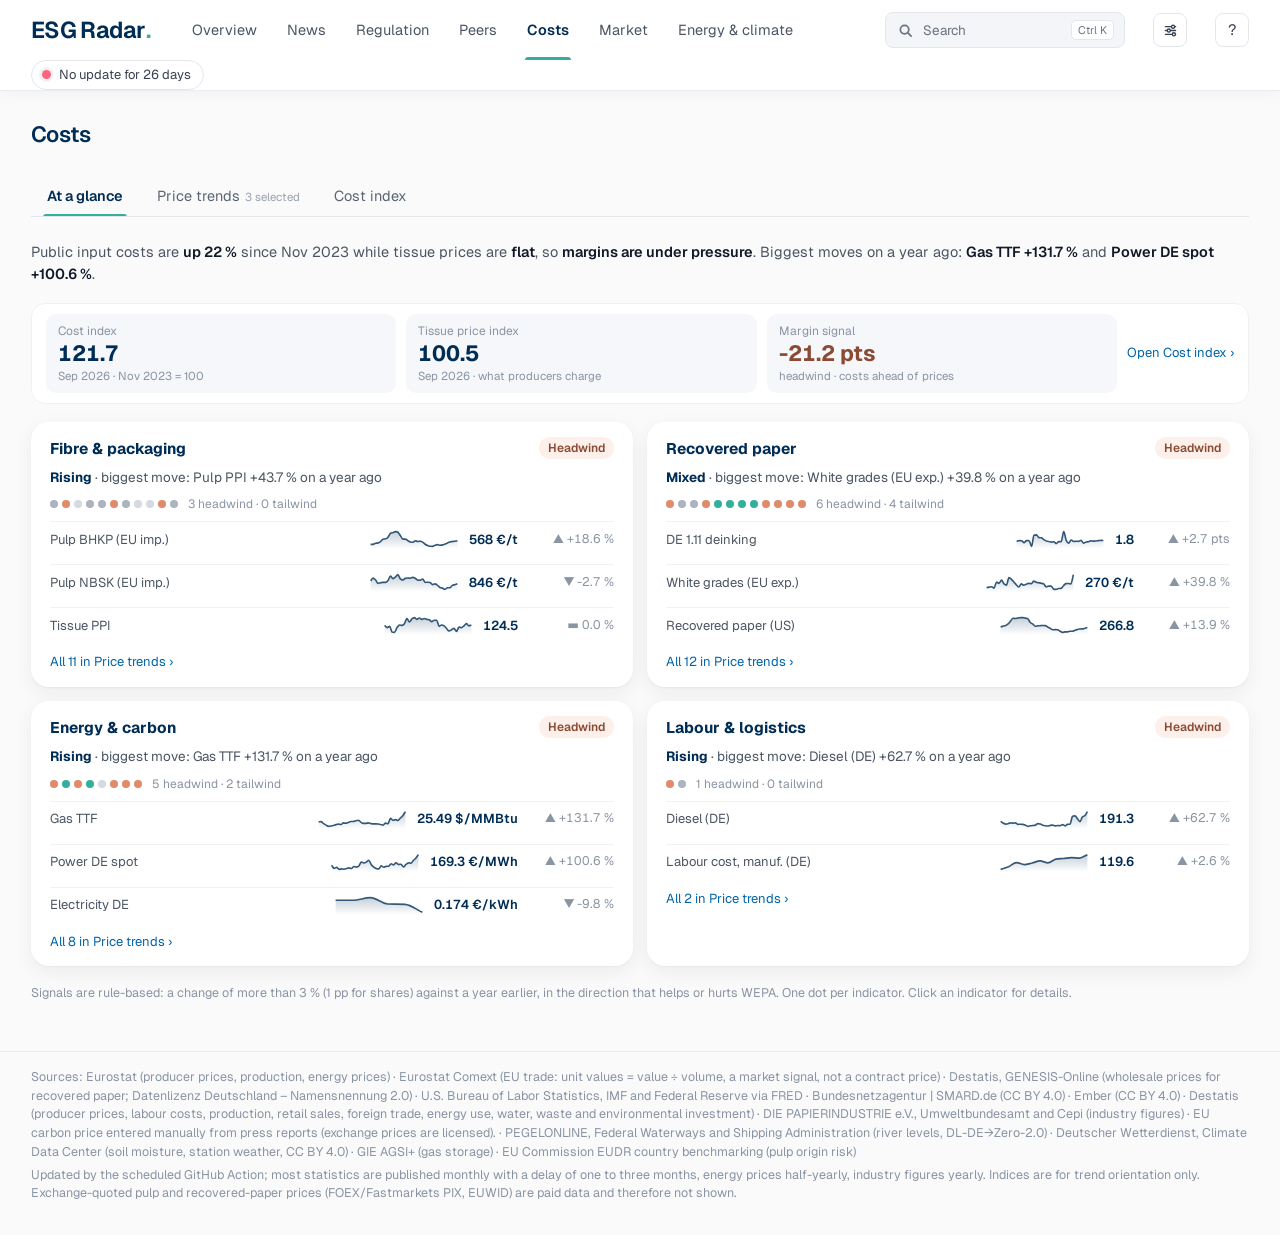
==== costs.html @ 9d5ca105 "Add files via upload" ====
<!doctype html>
<html lang="en">
<head>
<meta charset="utf-8">
<script src="assets/theme.js?v=20261110a"></script>
<script src="assets/look.js?v=20261110a"></script>
<meta name="viewport" content="width=device-width, initial-scale=1">
<title>Costs – ESG Radar</title>
<link rel="icon" id="favicon" href="data:image/svg+xml,%3Csvg xmlns=%22http://www.w3.org/2000/svg%22 viewBox=%220 0 64 64%22%3E%3Crect width=%2264%22 height=%2264%22 rx=%2214%22 fill=%22%23002d55%22/%3E%3Cg fill=%22none%22 stroke-linecap=%22round%22 stroke-width=%226%22%3E%3Cpath d=%22M13 39a12 12 0 0 1 12 12%22 stroke=%22%2333b09c%22/%3E%3Cpath d=%22M13 26a25 25 0 0 1 25 25%22 stroke=%22%2396d2dc%22/%3E%3Cpath d=%22M13 13a38 38 0 0 1 38 38%22 stroke=%22%23fff%22/%3E%3C/g%3E%3Ccircle cx=%2213%22 cy=%2251%22 r=%224.5%22 fill=%22%23fff%22/%3E%3C/svg%3E">
<link rel="preconnect" href="https://fonts.googleapis.com">
<link rel="preconnect" href="https://fonts.gstatic.com" crossorigin>
<link rel="stylesheet" href="https://fonts.googleapis.com/css2?family=Geist:wght@400..700&display=swap">
<link rel="stylesheet" href="assets/side.css?v=20261110a">
<link rel="stylesheet" href="assets/market.css?v=20261110a">
<script src="assets/status.js?v=20261110a" defer></script>
<link rel="stylesheet" href="assets/theme.css?v=20261110a">
<script src="assets/colresize.js?v=20261110a" defer></script>
</head>
<body data-mpage="costs">
<header>
  <div class="wrap">
    <a class="brand" href="./">
      <h1>ESG Radar<span class="brand-dot" aria-hidden="true">.</span></h1>
    </a>
    <nav class="nav" aria-label="Pages"><a href="./" data-page="overview">Overview</a><a href="news.html" data-page="radar">News</a><a href="regulation.html" data-page="regulation">Regulation</a><a href="peers.html" data-page="peers">Peers</a><a href="costs.html" aria-current="page" data-page="costs">Costs</a><a href="market.html" data-page="market">Market</a><a href="energy.html" data-page="energy">Energy &amp; climate</a></nav>
    <span class="meta" id="meta">Loading…</span>
  </div>
</header>
<main class="wrap layout no-side">
  <div class="content">
    <div class="intro">
      <h2 id="title">Costs</h2>
    </div>
    <div class="ptabs" role="tablist" id="tabs" aria-label="Costs sections"></div>
    <div class="fbar" id="mbar" hidden></div>
    <div class="tabp" id="tab-cmp" role="tabpanel">
    <section class="panel cmp" aria-labelledby="cmp-title">
      <div class="cmp-head">
        <h3 id="cmp-title">Trends</h3>
        <span class="hint" id="cmp-hint">Index · first month of the period = 100</span>
        <span class="gran" id="gran" role="group" aria-label="Time axis"></span>
        <div class="legend" id="legend"></div>
      </div>
      <div class="chart" id="chart"></div>
      <button class="table-toggle" id="tbl-btn" type="button" aria-expanded="false">Show as table</button>
      <div class="dtable" id="dtable" hidden></div>
    </section>
    <div id="cmp-tiles" style="display:flex;flex-direction:column;gap:22px"></div>
    </div>
    <div class="tabp" id="groups" role="tabpanel" hidden></div>
  </div>
</main>
<footer><div class="wrap">
  <p>Sources: Eurostat (producer prices, production, energy prices) · Eurostat Comext (EU trade: unit values = value ÷ volume, a market signal, not a contract price) · Destatis, GENESIS-Online (wholesale prices for recovered paper; Datenlizenz Deutschland – Namensnennung 2.0) · U.S. Bureau of Labor Statistics, IMF and Federal Reserve via FRED · Bundesnetzagentur | SMARD.de (CC BY 4.0) · Ember (CC BY 4.0) · Destatis (producer prices, labour costs, production, retail sales, foreign trade, energy use, water, waste and environmental investment) · DIE PAPIERINDUSTRIE e.V., Umweltbundesamt and Cepi (industry figures) · EU carbon price entered manually from press reports (exchange prices are licensed). · PEGELONLINE, Federal Waterways and Shipping Administration (river levels, DL-DE→Zero-2.0) · Deutscher Wetterdienst, Climate Data Center (soil moisture, station weather, CC BY 4.0) · GIE AGSI+ (gas storage) · EU Commission EUDR country benchmarking (pulp origin risk)</p>
  <p>Updated by the scheduled GitHub Action; most statistics are published monthly with a delay of one to three months, energy prices half-yearly, industry figures yearly. Indices are for trend orientation only. Exchange-quoted pulp and recovered-paper prices (FOEX/Fastmarkets PIX, EUWID) are paid data and therefore not shown.</p>
</div></footer>

<dialog class="gdlg" id="gdlg" aria-labelledby="gd-title">
  <div class="gd-head"><div><h3 id="gd-title"></h3><p id="gd-sub"></p></div><button type="button" class="gd-x" id="gd-x" aria-label="Close">×</button></div>
  <div class="gd-body" id="gd-body"></div>
</dialog>
<script src="assets/side.js?v=20261110a"></script>
<script src="assets/carbon.js?v=20261110a"></script>
<script src="assets/filters.js?v=20261110a"></script>
<script src="assets/market.js?v=20261110a"></script>
<script src="assets/search.js?v=20261110a" defer></script>
<script src="assets/guide.js?v=20261110a" defer></script>
</body>
</html>
---- assets/side.css ----
/* Shared page shell for Peers and Market: header nav, sidebar layout (same look as the Radar page) */
main.wrap.layout, main.layout { display: grid; grid-template-columns: 260px minmax(0, 1fr); gap: 28px; align-items: start; }
.content { display: flex; flex-direction: column; gap: 24px; min-width: 0; }
.side { position: sticky; top: 16px; display: flex; flex-direction: column; gap: 4px; }
.side-toggle { display: none; }
.side-body { display: flex; flex-direction: column; gap: 22px; }
.side-group .cap { margin: 0 0 6px 10px; }
.sitem { width: 100%; display: flex; align-items: center; gap: 9px; padding: 7px 10px; border: 0; border-radius: 8px; background: none; font: inherit; font-size: 14px; color: var(--d-374151-text, #374151); cursor: pointer; text-align: left; }
.sitem:hover { background: var(--d-f0f2f5-bg, #f0f2f5); }
.sitem svg { flex: none; color: var(--d-6b7280-text, #6b7280); }
.sitem .lbl { flex: 1; min-width: 0; }
.sitem .count { font-size: 12px; color: var(--d-9aa2ae-text, #9aa2ae); }
.sitem[aria-pressed="true"] { background: var(--d-e8edf3-bg, #e8edf3); color: var(--d-002d55-text, #002d55); font-weight: 600; }
.sitem[aria-pressed="true"] svg { color: var(--d-002d55-text, #002d55); }
.sitem:disabled { opacity: .45; cursor: default; background: none; }
.sitem:disabled:hover { background: none; }
/* multi-select lists: count + Select all / Deselect all on top */
.ms-bar { display: flex; align-items: center; justify-content: space-between; gap: 8px; margin: 0 0 6px; padding: 2px 8px 6px; border-bottom: 1px solid var(--d-f0f1f4-border, #f0f1f4); font-size: 11.5px; color: var(--d-9aa2ae-text, #9aa2ae); }
.ms-acts { display: flex; gap: 10px; }
.ms-bar button { border: 0; background: none; padding: 0; font: inherit; font-size: 12px; font-weight: 600; color: var(--d-0064aa-text, #0064aa); cursor: pointer; white-space: nowrap; }
.ms-bar button:hover:not(:disabled) { text-decoration: underline; }
.ms-bar button:disabled { color: var(--d-b4bac4-text, #b4bac4); cursor: default; }
@media (max-width: 960px) {
  main.wrap.layout, main.layout { grid-template-columns: minmax(0, 1fr); gap: 20px; }
  .side { position: static; }
  .side-toggle { display: flex; align-items: center; justify-content: space-between; gap: 10px; width: 100%; height: 40px; padding: 0 14px; border: 1px solid var(--d-e5e7eb-border, #e5e7eb); border-radius: 10px; background: var(--d-fff-bg, #fff); font: inherit; font-size: 14px; font-weight: 600; color: var(--d-002d55-text, #002d55); cursor: pointer; }
  .side-toggle span { font-weight: 400; color: var(--d-8a94a3-text, #8a94a3); font-size: 13px; }
  .side-body { display: none; margin-top: 8px; background: var(--d-fff-bg, #fff); border: 1px solid var(--d-ebedf1-border, #ebedf1); border-radius: 12px; padding: 12px 6px; }
  .side.open .side-body { display: flex; }
}
---- assets/market.css ----
/* Market + Costs pages (shared) */
:root {
  --blue-900: var(--d-002d55-text, #002d55);
  --blue-700: var(--d-0f4c9c-text, #0f4c9c);
  --blue-500: #1f6fd1;
  --blue-100: var(--d-e6eef9-bg, #e6eef9);
  --blue-50:  var(--d-f3f7fc-bg, #f3f7fc);
  --wepa: var(--d-002d55-text, #002d55);
  --red: #FF667E;
  --red-text: var(--d-c42840-text, #c42840);
  --green: #66C3B4;
  --green-ink: var(--d-0d3d35-text, #0d3d35);
  --green-50: var(--d-e4f4f1-bg, #e4f4f1);
  --green-text: var(--d-1d6b5e-text, #1d6b5e);
  --ink: var(--d-111827-text, #111827);
  --ink-2: var(--d-4b5563-text, #4b5563);
  --ink-3: var(--d-8a94a3-text, #8a94a3);
  --line: var(--d-ebedf1-border, #ebedf1);
  --line-2: var(--d-f0f1f4-border, #f0f1f4);
  --bg: var(--d-fafafb-page, #fafafb);
  --font: "Geist", Aptos, "Segoe UI", system-ui, -apple-system, sans-serif;
}
* { box-sizing: border-box; }
html, body { margin: 0; background: var(--bg); color: var(--ink); font-family: var(--font); font-size: 15px; line-height: 1.5; -webkit-font-smoothing: antialiased; }
a { color: var(--blue-700); }
button { font: inherit; }
.wrap { max-width: 1760px; margin: 0 auto; padding: 0 clamp(16px, 3vw, 48px); }
.num { font-variant-numeric: tabular-nums; }

header { background: #fff; border-bottom: 1px solid var(--line); }
header .wrap { display: flex; flex-wrap: wrap; align-items: center; gap: 8px 28px; padding-top: 16px; padding-bottom: 16px; }
.brand { display: flex; align-items: center; gap: 12px; text-decoration: none; }
.brand svg { width: 34px; height: 34px; flex: none; filter: drop-shadow(0 2px 4px rgba(0, 45, 85, .14)); }
.brand h1 { margin: 0; font-size: 18px; font-weight: 600; color: var(--blue-900); letter-spacing: -.01em; }
.nav { display: flex; gap: 4px; }
.nav a { font-size: 14px; color: var(--ink-2); text-decoration: none; padding: 6px 12px; border-radius: 8px; }
.nav a:hover { background: var(--d-f3f4f6-bg, #f3f4f6); }
.nav a[aria-current="page"] { color: var(--blue-900); font-weight: 600; background: var(--d-eceef1-bg, #eceef1); }
.meta { margin-left: auto; font-size: 13px; color: var(--ink-3); }

main.wrap { padding-top: 28px; padding-bottom: 48px; display: flex; flex-direction: column; gap: 24px; }
.intro h2 { margin: 0; font-size: 22px; font-weight: 600; color: var(--blue-900); letter-spacing: -.01em; }
.intro p { margin: 4px 0 0; font-size: 13.5px; color: var(--ink-2); }
.cap { margin: 0; font-size: 12px; font-weight: 600; letter-spacing: .06em; text-transform: uppercase; color: var(--d-6b7280-text, #6b7280); }
.intro { display: flex; flex-wrap: wrap; align-items: baseline; gap: 4px 16px; }
.intro p { flex-basis: 100%; }
.panel { background: var(--d-fff-bg, #fff); border: 1px solid var(--line); border-radius: 12px; }

/* Compare chart */
.cmp { padding: 18px 20px 14px; }
.cmp-head { display: flex; flex-wrap: wrap; align-items: center; gap: 8px 16px; margin-bottom: 6px; }
.cmp-head h3 { margin: 0; font-size: 15px; font-weight: 600; color: var(--blue-900); }
.cmp-head .hint { font-size: 12.5px; color: var(--ink-3); }
.gran { display: inline-flex; background: var(--d-eef1f4-bg, #eef1f4); border-radius: 8px; padding: 2px; margin-left: auto; }
.gran button { border: 0; background: none; font: inherit; font-size: 12.5px; color: var(--d-4b5563-text, #4b5563); padding: 3px 10px; border-radius: 6px; cursor: pointer; }
.gran button[aria-pressed="true"] { background: var(--d-fff-bg, #fff); color: var(--blue-900); font-weight: 600; box-shadow: 0 1px 2px rgba(0,0,0,.06); }
.gran button small { color: var(--d-9aa2ae-text, #9aa2ae); font-weight: 400; margin-left: 3px; }
.legend { display: flex; flex-wrap: wrap; gap: 6px 14px; margin-left: auto; }
.lg { display: inline-flex; align-items: center; gap: 6px; font-size: 12.5px; color: var(--ink-2); border: 0; background: none; padding: 2px 0; cursor: pointer; }
.lg i { width: 14px; height: 3px; border-radius: 2px; display: inline-block; }
.lg .x { color: var(--ink-3); font-size: 13px; }
.lg:hover .x { color: var(--ink); }
.lg.off { color: var(--ink-3); } .lg.off i { opacity: .35; }
.chart { position: relative; }
.chart svg { display: block; width: 100%; height: 300px; overflow: visible; }
.chart .grid line { stroke: var(--d-eef0f3-border, #eef0f3); }
.chart .base line { stroke: var(--d-c9ced6-border, #c9ced6); stroke-dasharray: 3 3; }
.chart text { font-size: 11.5px; fill: var(--d-8a94a3-text, #8a94a3); font-family: var(--font); }
.chart .end { font-size: 12px; font-weight: 600; fill: var(--d-374151-text, #374151); }
.chart .yband { fill: var(--d-f3f6f9-bg, #f3f6f9); }
.chart .ysep { stroke: var(--d-dfe4ea-border, #dfe4ea); stroke-width: 1.2; }
.chart text.yl { font-size: 12.5px; font-weight: 700; fill: var(--blue-900, #002d55); }
:root[data-theme="dark"] .chart .yband { fill: rgba(255, 255, 255, .035); } :root[data-theme="dark"] .chart .ysep { stroke: rgba(255, 255, 255, .12); } :root[data-theme="dark"] .chart text.yl { fill: #cfe3f5; }
@media (prefers-color-scheme: dark) { :root:not([data-theme="light"]) .chart .yband { fill: rgba(255, 255, 255, .035); } :root:not([data-theme="light"]) .chart .ysep { stroke: rgba(255, 255, 255, .12); } :root:not([data-theme="light"]) .chart text.yl { fill: #cfe3f5; } }
.chart .line { fill: none; stroke-width: 2; stroke-linejoin: round; stroke-linecap: round; }
.chart .xh { stroke: var(--d-9aa2ae-text, #9aa2ae); stroke-width: 1; }
.tip { position: absolute; pointer-events: none; background: var(--d-fff-bg, #fff); border: 1px solid var(--line); border-radius: 10px; box-shadow: 0 8px 24px rgba(0, 20, 50, .12); padding: 8px 10px; font-size: 12.5px; min-width: 170px; z-index: 3; }
.tip b { display: block; font-size: 12px; color: var(--ink-3); font-weight: 600; margin-bottom: 4px; }
.tip div { display: flex; align-items: center; gap: 6px; justify-content: space-between; }
.tip span { display: inline-flex; align-items: center; gap: 6px; color: var(--ink-2); }
.tip i { width: 10px; height: 3px; border-radius: 2px; }
.tip em { font-style: normal; font-weight: 600; font-variant-numeric: tabular-nums; }
.empty { padding: 36px 20px; text-align: center; color: var(--ink-3); font-size: 13.5px; }
.table-toggle { border: 0; background: none; color: var(--blue-700); font-size: 12.5px; cursor: pointer; padding: 0; }
.dtable { overflow-x: auto; margin-top: 10px; }
.dtable table { border-collapse: collapse; font-size: 12.5px; font-variant-numeric: tabular-nums; }
.dtable th, .dtable td { padding: 4px 10px; border-bottom: 1px solid var(--line-2); text-align: right; white-space: nowrap; }
.dtable th:first-child, .dtable td:first-child { text-align: left; }

.gt { padding: 12px 16px 6px; margin-bottom: 14px; }
.gt-head { font-size: 12.5px; color: var(--ink-3); margin-bottom: 2px; }
.gtt { width: 100%; }
.gtt tbody tr { cursor: pointer; }
.gtt tbody tr:hover td { background: var(--d-f7f9fb-bg, #f7f9fb); }
.gtt tr.ref td { color: var(--ink-3); font-style: italic; }
.gtt tr.sel td { background: color-mix(in srgb, var(--sel) 7%, transparent); }
.gtt tr.sel td:first-child { font-weight: 600; }
.gtt td:first-child { min-width: 120px; }
.gbar { display: flex; align-items: center; gap: 10px; min-width: 230px; }
.gbar b { min-width: 34px; font-weight: 600; text-align: right; }
.gbar i { display: block; height: 10px; border-radius: 0 4px 4px 0; background: #6b8aa8; }
.gtt tr.ref .gbar i { background: #c4c9d2; }
.gsp { width: 110px; height: 24px; display: block; }
/* Side panel: period slicer + indicator checklist */
.ps { position: relative; padding: 0 2px 2px; }
.ps-dd { width: 100%; display: flex; align-items: center; justify-content: space-between; gap: 8px; min-height: 36px; padding: 6px 12px; border: 1px solid var(--d-e1e5eb-border, #e1e5eb); border-radius: 10px; background: var(--d-fff-bg, #fff); font: inherit; font-size: 13px; color: var(--ink); cursor: pointer; text-align: left; }
.ps-dd:hover { border-color: var(--d-c9d0d9-border, #c9d0d9); }
.chev { width: 8px; height: 8px; border-right: 1.6px solid #8a94a3; border-bottom: 1.6px solid #8a94a3; transform: rotate(45deg) translateY(-2px); flex: none; }
.chev.up { transform: rotate(225deg) translateY(-2px); }
.ps-tree { margin-top: 6px; border: 1px solid var(--d-e9ecf1-border, #e9ecf1); border-radius: 12px; padding: 6px; background: var(--d-fff-bg, #fff); max-height: 420px; overflow-y: auto; }
.ps-row { display: flex; align-items: center; gap: 2px; }
.ps-tw { width: 22px; height: 26px; border: 0; background: none; color: var(--d-8a94a3-text, #8a94a3); cursor: pointer; font-size: 11px; flex: none; }
.ps-year { flex: 1; display: flex; align-items: center; gap: 8px; border: 0; background: none; padding: 5px 6px; border-radius: 7px; font: inherit; font-size: 13px; color: var(--ink-2); cursor: pointer; text-align: left; }
.ps-year:hover, .ind:hover:not(:disabled) { background: var(--d-f5f7f9-bg, #f5f7f9); }
.ps-year b { font-weight: 600; color: var(--ink); }
.ps-year small { margin-left: auto; font-size: 11.5px; color: var(--d-9aa2ae-text, #9aa2ae); }
.cbx { width: 15px; height: 15px; border-radius: 4px; border: 1.5px solid var(--d-c4ccd6-border, #c4ccd6); flex: none; display: grid; place-items: center; font-size: 10px; line-height: 1; color: #fff; box-sizing: border-box; }
.cbx.on, .cbx.part { border: 0; background: #0064aa; }
.cbx.part::after { content: ""; width: 7px; height: 2px; background: var(--d-fff-bg, #fff); border-radius: 1px; }
.ps-months { display: grid; grid-template-columns: repeat(4, 1fr); gap: 4px; padding: 2px 4px 8px 30px; }
.ps-m { border: 0; border-radius: 6px; padding: 4px 0; font: inherit; font-size: 11.5px; background: var(--d-f0f3f6-bg, #f0f3f6); color: var(--d-4b5563-text, #4b5563); cursor: pointer; }
.ps-m.on { background: #0064aa; color: #fff; }
.ps-m:disabled { opacity: .4; cursor: default; }
.ps-qs { display: flex; flex-wrap: wrap; gap: 6px; padding: 8px 4px 2px; border-top: 1px solid var(--d-f0f2f5-border, #f0f2f5); margin-top: 4px; }
.ps-qs button { border: 1px solid var(--d-cfe3f1-border, #cfe3f1); background: var(--d-fff-bg, #fff); color: var(--d-0064aa-text, #0064aa); border-radius: 12px; padding: 1px 9px; font: inherit; font-size: 11.5px; cursor: pointer; }
.ps-qs button:hover { background: var(--d-eef5fb-bg, #eef5fb); }
.ps-empty { margin: 4px 8px; font-size: 12.5px; color: var(--ink-3); }
.ind-list { display: flex; flex-direction: column; gap: 1px; padding: 0 2px; }
.ind-grp { margin: 8px 8px 2px; font-size: 10.5px; font-weight: 600; letter-spacing: .06em; text-transform: uppercase; color: var(--d-9aa2ae-text, #9aa2ae); }
.ind-grp:first-child { margin-top: 0; }
div.ind-grp { display: flex; align-items: baseline; justify-content: space-between; gap: 8px; }
.ind-all { border: 0; background: none; padding: 0; font: inherit; font-size: 11px; font-weight: 600; letter-spacing: 0; text-transform: none; color: var(--d-0064aa-text, #0064aa); cursor: pointer; }
.ind-all:hover { text-decoration: underline; }
/* small multiples (more than 6 indicators) */
.sm-grid { display: grid; grid-template-columns: repeat(auto-fill, minmax(min(100%, 230px), 1fr)); gap: 12px; }
.sm { border: 1px solid var(--line); border-radius: 10px; padding: 8px 10px 6px; background: var(--d-fff-bg, #fff); display: flex; flex-direction: column; gap: 2px; min-width: 0; position: relative; }
.sm-h { display: flex; align-items: baseline; gap: 6px; min-width: 0; }
.sm-h button.t { border: 0; background: none; padding: 0; font: inherit; font-size: 12.5px; font-weight: 600; color: var(--blue-900); cursor: pointer; text-align: left; white-space: nowrap; overflow: hidden; text-overflow: ellipsis; flex: 1; min-width: 0; }
.sm-h button.t:hover { text-decoration: underline; }
.sm-h .x { border: 0; background: none; color: var(--d-9aa2ae-text, #9aa2ae); cursor: pointer; font-size: 14px; padding: 0 2px; }
.sm-v { font-size: 11.5px; color: var(--d-6b7280-text, #6b7280); font-variant-numeric: tabular-nums; }
.sm-v b { color: var(--d-111827-text, #111827); font-size: 13px; }
.chart .sm svg { display: block; width: 100%; height: 86px; overflow: visible; }
.sm svg text { font-size: 10px; fill: var(--d-9aa2ae-text, #9aa2ae); font-family: var(--font); }
.sm-tip { position: absolute; pointer-events: none; background: var(--d-002d55-bg, #002d55); color: #fff; font-size: 11.5px; border-radius: 6px; padding: 3px 7px; white-space: nowrap; transform: translate(-50%, -100%); }
.sm-note { margin: 0 0 8px; font-size: 12.5px; color: var(--d-6b7280-text, #6b7280); }
.ind { display: flex; align-items: center; gap: 9px; border: 0; background: none; padding: 5px 8px; border-radius: 7px; font: inherit; font-size: 13px; color: var(--d-374151-text, #374151); cursor: pointer; text-align: left; }
.ind:disabled { opacity: .45; cursor: default; }
.ind-note { margin: 6px 8px 2px; font-size: 11.5px; color: var(--d-9aa2ae-text, #9aa2ae); }
.cc-panel { padding: 16px 18px; margin-bottom: 14px; scroll-margin-top: 16px; }
.cc-head { display: flex; flex-wrap: wrap; align-items: baseline; gap: 4px 12px; margin-bottom: 10px; }
.cc-head h4 { margin: 0; font-size: 15px; color: var(--blue-900); }
.cc-head span { font-size: 12.5px; color: var(--ink-3); }
/* Tiles */
.group h3 { margin: 0 0 10px; }
.group h3.cap:not(:first-child) { margin-top: 20px; }
/* Grid history pop-up */
dialog.gdlg { width: min(900px, calc(100vw - 32px)); max-height: calc(100vh - 48px); border: 0; border-radius: 16px; padding: 0; box-shadow: 0 24px 64px rgba(0, 20, 50, .25); color: var(--ink); }
dialog.gdlg::backdrop { background: rgba(0, 20, 45, .35); }
.gd-head { display: flex; justify-content: space-between; align-items: flex-start; gap: 12px; padding: 20px 24px 10px; }
.gd-head h3 { margin: 0; font-size: 20px; color: var(--blue-900); }
.gd-head p { margin: 2px 0 0; font-size: 13px; color: var(--ink-3); }
.gd-x { border: 0; background: var(--d-f0f2f5-bg, #f0f2f5); width: 32px; height: 32px; border-radius: 8px; font-size: 18px; cursor: pointer; color: var(--d-4b5563-text, #4b5563); flex: none; }
.gd-body { padding: 4px 24px 22px; display: flex; flex-direction: column; gap: 14px; }
.gd-kpis { display: grid; grid-template-columns: repeat(auto-fit, minmax(150px, 1fr)); gap: 10px; }
.gd-kpis div { background: var(--d-f5f8fb-bg, #f5f8fb); border-radius: 10px; padding: 9px 12px; font-size: 12px; color: var(--d-6b7280-text, #6b7280); }
.gd-kpis b { display: block; font-size: 19px; color: var(--blue-900); font-variant-numeric: tabular-nums; }
.gd-lg { display: flex; flex-wrap: wrap; gap: 6px 16px; font-size: 12.5px; color: var(--d-4b5563-text, #4b5563); }
.gd-lg span { display: inline-flex; align-items: center; gap: 6px; }
.gd-lg i { width: 16px; height: 3px; border-radius: 2px; display: inline-block; }
.gd-chart { position: relative; }
.ind-chart { margin: 6px 0 4px; }
.ind-lg { margin: 2px 0 4px; justify-content: flex-start; } .ind-lg .lg { cursor: default; }
.gd-chart svg { width: 100%; height: auto; display: block; }
.gd-tip { position: absolute; pointer-events: none; background: var(--d-002d55-bg, #002d55); color: #fff; font-size: 12px; border-radius: 7px; padding: 5px 8px; white-space: nowrap; transform: translate(-50%, -110%); }
.gd-about { display: grid; grid-template-columns: repeat(3, minmax(0, 1fr)); border-top: 1px solid var(--d-f0f1f4-border, #f0f1f4); padding-top: 12px; }
.gd-about > div { padding: 0 16px; border-left: 1px solid var(--d-f0f1f4-border, #f0f1f4); }
.gd-about > div:first-child { padding-left: 0; border-left: 0; }
.gd-about b { display: flex; align-items: center; gap: 6px; font-size: 10.5px; font-weight: 700; letter-spacing: .07em; text-transform: uppercase; color: var(--d-6b7280-text, #6b7280); margin-bottom: 4px; }
.gd-about b svg { width: 14px; height: 14px; flex: none; }
.gd-about > .ab1 b { color: var(--d-1d7f6c-text, #1d7f6c); }
.gd-about p { margin: 0; font-size: 13px; line-height: 1.5; color: var(--d-374151-text, #374151); }
@media (max-width: 760px) { .gd-about { grid-template-columns: 1fr; gap: 10px; } .gd-about > div { padding: 0; border-left: 0; } }
.gd-warn { margin: 0; font-size: 12.5px; color: var(--d-8a5a00-text, #8a5a00); background: var(--d-fff6e0-bg, #fff6e0); border-radius: 8px; padding: 6px 10px; }
.tile { cursor: pointer; }
.tile .pin { cursor: pointer; font: inherit; }
.ind-sec { padding: 16px 18px; display: flex; flex-direction: column; gap: 14px; }
.ind-h { display: flex; flex-wrap: wrap; align-items: baseline; gap: 4px 14px; }
.ind-h h3 { margin: 0; font-size: 16px; color: var(--blue-900); }
.ind-h span { font-size: 12.5px; color: var(--ink-3); }
.gd-kpis small { display: block; font-size: 11.5px; color: var(--d-6b7280-text, #6b7280); margin-top: 1px; }
.ind-k { grid-template-columns: repeat(auto-fill, minmax(170px, 1fr)) !important; }
.ind-t tr.us td { background: var(--d-f1faf7-bg, #f1faf7); font-weight: 600; color: var(--blue-900); }
.ind-t td.chg { color: var(--ink-2); font-variant-numeric: tabular-nums; }
.ind-note, .ind-src { margin: 0; font-size: 12.5px; color: var(--d-6b7280-text, #6b7280); }
.cost-t td:nth-child(n+3), .cost-t th:nth-child(n+3) { text-align: right; }
.w-in { width: 64px; font: inherit; font-size: 13px; padding: 3px 6px; border: 1px solid var(--d-d5dbe3-border, #d5dbe3); border-radius: 6px; text-align: right; }
button.link { border: 0; background: none; padding: 0; font: inherit; color: var(--d-0064aa-text, #0064aa); cursor: pointer; text-decoration: underline; text-underline-offset: 2px; }
.gd-yr { width: 100%; border-collapse: collapse; font-size: 13px; font-variant-numeric: tabular-nums; }
.gd-yr th, .gd-yr td { padding: 6px 10px; border-bottom: 1px solid var(--line-2); text-align: right; }
.gd-yr th:first-child, .gd-yr td:first-child { text-align: left; }
.gd-yr th { font-size: 11px; font-weight: 600; letter-spacing: .04em; text-transform: uppercase; color: var(--d-6b7280-text, #6b7280); }
.gd-foot { display: flex; align-items: center; gap: 12px; flex-wrap: wrap; font-size: 12.5px; color: var(--ink-3); }
.gd-add { margin-left: auto; border: 0; background: #009b82; color: #fff; border-radius: 9px; padding: 8px 14px; font: inherit; font-size: 13.5px; font-weight: 600; cursor: pointer; }
.gd-add.on { background: var(--d-fff-bg, #fff); color: var(--d-00594a-text, #00594a); box-shadow: inset 0 0 0 1px #33b09c; }
.cmp-strip { display: flex; flex-wrap: wrap; align-items: center; gap: 6px 10px; font-size: 13px; color: var(--d-6b7280-text, #6b7280); background: var(--d-fff-bg, #fff); border: 1px solid var(--line); border-radius: 10px; padding: 8px 12px; }
.cs-chip { display: inline-flex; align-items: center; gap: 6px; background: var(--d-f3f5f8-bg, #f3f5f8); border-radius: 6px; padding: 2px 8px; color: var(--d-374151-text, #374151); }
.cs-chip i { width: 8px; height: 8px; border-radius: 50%; display: inline-block; }
.cs-go { margin-left: auto; border: 0; background: none; color: var(--d-0064aa-text, #0064aa); font: inherit; font-size: 13px; font-weight: 600; cursor: pointer; padding: 0; }
.tiles { display: grid; grid-template-columns: repeat(auto-fill, minmax(260px, 1fr)); gap: 14px; }
.tile { position: relative; display: flex; flex-direction: column; gap: 6px; text-align: left; background: var(--d-fff-bg, #fff); border: 1px solid var(--line); border-radius: 12px; padding: 14px 16px 12px; min-height: 178px; cursor: pointer; color: inherit; font: inherit; transition: border-color .15s, box-shadow .15s; }
.tile:hover { border-color: var(--d-d5dae2-border, #d5dae2); box-shadow: 0 4px 14px rgba(0, 20, 50, .06); }
/* selected: soft tint in the line colour instead of an accent bar */
.tile.sel { background: color-mix(in srgb, var(--sel, var(--blue-900)) 6%, var(--d-fff-bg, #fff)); border-color: color-mix(in srgb, var(--sel, var(--blue-900)) 40%, var(--line)); }
.tile.static { cursor: default; }
.tile .lbl { font-size: 13px; color: var(--ink-2); line-height: 1.35; padding-right: 26px; height: calc(3 * 1.35em); overflow: hidden; display: -webkit-box; -webkit-line-clamp: 3; -webkit-box-orient: vertical; } /* fixed 3 lines: values line up across a row */
.tile .pin { position: absolute; top: 12px; right: 12px; width: 20px; height: 20px; border-radius: 6px; border: 1.5px solid var(--d-d0d5dd-border, #d0d5dd); display: grid; place-items: center; font-size: 13px; line-height: 1; color: #fff; }
.tile.sel .pin { background: var(--sel); border-color: var(--sel); }
.tile .val { display: flex; align-items: baseline; gap: 6px; flex-wrap: wrap; }
.tile .val b { font-size: 24px; font-weight: 600; color: var(--blue-900); letter-spacing: -.01em; font-variant-numeric: tabular-nums; }
.tile .val small { font-size: 12.5px; color: var(--ink-3); }
.tile .chg { font-size: 12.5px; color: var(--ink-2); font-variant-numeric: tabular-nums; }
.tile .chg .a { font-size: 10px; margin-right: 2px; }
.tile svg.spark { width: 100%; height: 34px; display: block; margin-top: auto; }
.tile .src { display: flex; gap: 6px; align-items: center; font-size: 11.5px; color: var(--ink-3); border-top: 1px solid var(--line-2); padding-top: 8px; }
.tile .src span { flex: 1; min-width: 0; overflow: hidden; text-overflow: ellipsis; white-space: nowrap; }
.tile .src a { color: var(--ink-3); text-decoration: none; }
.tile .src a:hover { color: var(--blue-700); }
.tile .na { font-size: 13px; color: var(--ink-3); margin: auto 0; }
.tile .warn { font-size: 11.5px; color: var(--d-8a6a00-text, #8a6a00); }
.tile .note { font-size: 12px; color: var(--ink-3); }

/* At a glance */
.gl-sum { padding: 14px 18px; display: flex; gap: 18px; align-items: baseline; }
.gl-sum .cap { flex: none; width: 112px; }
.gl-sum p { margin: 0; font-size: 15px; line-height: 1.55; color: var(--blue-900); }
.gl { overflow: hidden; }
.gl-h { display: flex; justify-content: space-between; align-items: flex-end; gap: 16px; padding: 14px 18px 12px; }
.gl-h h3 { margin: 0; font-size: 15.5px; color: var(--blue-900); }
.gl-h p { margin: 3px 0 0; font-size: 13px; color: var(--ink-2); }
.gl-go { flex: none; border: 0; background: none; padding: 0; font: inherit; font-size: 13px; color: var(--d-0064aa-text, #0064aa); cursor: pointer; white-space: nowrap; }
.gl-go:hover { text-decoration: underline; text-underline-offset: 2px; }
.gl-w { overflow-x: auto; }
.gl-t { width: 100%; border-collapse: collapse; font-size: 13px; table-layout: fixed; min-width: 720px; }
.gl-t th { padding: 7px 12px; background: var(--d-f7f9fb-bg, #f7f9fb); border-top: 1px solid var(--line-2); font-size: 11px; font-weight: 600; letter-spacing: .05em; text-transform: uppercase; color: var(--d-6b7280-text, #6b7280); text-align: left; }
.gl-t td { padding: 10px 12px; border-top: 1px solid var(--line-2); vertical-align: middle; }
.gl-t th:first-child, .gl-t td:first-child { padding-left: 18px; }
.gl-t th:last-child, .gl-t td:last-child { padding-right: 18px; }
.gl-t col.c-v { width: 150px; } .gl-t col.c-c { width: 130px; } .gl-t col.c-s { width: 136px; } .gl-t col.c-g { width: 150px; }
.gl-t th { white-space: nowrap; }
.gl-t tbody tr { cursor: pointer; }
.gl-t tbody tr:hover td { background: var(--d-f7f9fb-bg, #f7f9fb); }
.gl-n b { display: block; font-size: 13.5px; font-weight: 600; color: var(--ink); }
.gl-n span { display: block; font-size: 12.5px; line-height: 1.4; color: var(--ink-2); }
.gl-v b { display: block; font-size: 14px; font-weight: 600; color: var(--blue-900); font-variant-numeric: tabular-nums; }
.gl-v small, .gl-wait { display: block; font-size: 11.5px; color: var(--ink-3); }
.gl-t .num { white-space: nowrap; font-variant-numeric: tabular-nums; color: var(--ink-2); }
.gl-t .gsp { width: 110px; }
.sig { display: inline-block; padding: 2px 9px; border-radius: 999px; font-size: 12px; font-weight: 600; white-space: nowrap; }
.sig.head { background: var(--d-fdf0eb-bg, #fdf0eb); color: var(--d-8a4a33-text, #8a4a33); }
.sig.tail { background: var(--d-e4f4f1-bg, #e4f4f1); color: var(--d-1d6b5e-text, #1d6b5e); }
.sig.flat { background: var(--d-eef1f4-bg, #eef1f4); color: var(--d-4b5563-text, #4b5563); }
.sig.none { padding-left: 0; font-weight: 400; color: var(--ink-3); }
.gl-band { padding: 14px 18px; display: flex; justify-content: space-between; align-items: center; gap: 16px; }
.gl-band h3 { margin: 0; font-size: 15.5px; color: var(--blue-900); }
.gl-band p { margin: 3px 0 0; font-size: 13px; color: var(--ink-2); }
.gl-foot { margin: 0; font-size: 12.5px; color: var(--ink-3); }
/* "For WEPA" line on cards: always three lines high, so cards in a row stay aligned */
.wepa { font-size: 12.5px; line-height: 1.45; color: var(--d-374151-text, #374151); border-top: 1px solid var(--d-f0f1f4-border, #f0f1f4); padding-top: 8px; display: flex; flex-direction: column; gap: 1px; }
.wepa > span { display: -webkit-box; -webkit-line-clamp: 3; -webkit-box-orient: vertical; overflow: hidden; min-height: calc(3 * 1.45em); }
.wepa b, .wepa-l b { display: block; font-size: 10.5px; font-weight: 700; letter-spacing: .07em; text-transform: uppercase; color: var(--d-1d7f6c-text, #1d7f6c); }
.tile .tag { position: absolute; top: 12px; right: 12px; }
.tag { flex: none; font-size: 11px; font-weight: 600; background: var(--d-e6eef9-bg, #e6eef9); color: var(--blue-900); padding: 2px 8px; border-radius: 999px; white-space: nowrap; }
.tile.has-tag .lbl { padding-right: 76px; }
/* Cost chain */
.ch { padding: 16px 18px; display: flex; flex-direction: column; gap: 14px; }
.ch-row { display: grid; grid-template-columns: minmax(0, 1.55fr) 20px minmax(150px, .62fr) 20px minmax(0, 1fr); gap: 14px; align-items: center; }
.ch-in { display: flex; flex-direction: column; gap: 6px; min-width: 0; }
.ch-i, .ch-lg { display: grid; grid-template-columns: minmax(0, 1fr) 70px 52px; gap: 8px; align-items: center; }
.ch-i { width: 100%; border: 1px solid var(--line); border-radius: 9px; padding: 7px 10px; background: var(--d-fff-bg, #fff); font: inherit; text-align: left; cursor: pointer; color: inherit; }
.ch-i:hover { border-color: var(--d-d5dae2-border, #d5dae2); }
.ch-i:disabled { cursor: default; opacity: .7; }
.ch-i b { display: block; font-size: 13px; font-weight: 600; white-space: nowrap; overflow: hidden; text-overflow: ellipsis; }
.ch-i small { display: block; font-size: 11.5px; color: var(--ink-3); white-space: nowrap; overflow: hidden; text-overflow: ellipsis; }
.ch-i .num, .ch-lg span { text-align: right; font-size: 13px; }
.ch-i .pts { font-weight: 600; color: var(--blue-900); }
.ch-lg { padding: 0 11px; } .ch-lg span { font-size: 11px; color: var(--ink-3); }
.ch-arrow { font-size: 20px; color: var(--ink-3); text-align: center; }
.ch-mid { display: flex; flex-direction: column; gap: 10px; }
.ch-k { border-radius: 10px; padding: 12px 14px; border: 1px solid var(--line); }
.ch-k span { display: block; font-size: 12px; font-weight: 600; color: var(--ink-3); }
.ch-k b { display: block; font-size: 26px; line-height: 1.2; color: var(--blue-900); font-variant-numeric: tabular-nums; }
.ch-k small { display: block; font-size: 11.5px; color: var(--ink-3); }
.ch-k.main { background: var(--d-002d55-bg, #002d55); border-color: transparent; }
.ch-k.main span, .ch-k.main small { color: #c9dcee; } .ch-k.main b { color: #fff; }
.ch-out { border-radius: 12px; padding: 18px 20px; display: flex; flex-direction: column; gap: 6px; align-self: center; }
.ch-out.head { background: var(--d-fdf0eb-bg, #fdf0eb); color: var(--d-6b3b25-text, #6b3b25); }
.ch-out.tail { background: var(--d-e4f4f1-bg, #e4f4f1); color: var(--d-0d3d35-text, #0d3d35); }
.ch-out span { font-size: 12.5px; font-weight: 600; }
.ch-out b { font-size: 32px; line-height: 1.15; font-variant-numeric: tabular-nums; }
.ch-out p { margin: 0; font-size: 13px; line-height: 1.5; }
@media (max-width: 1180px) { .ch-row { grid-template-columns: minmax(0, 1fr); } .ch-arrow { transform: rotate(90deg); } }
/* Industry + grid sections */
.jump { display: flex; flex-wrap: wrap; gap: 8px; }
.jump button { border: 1px solid var(--line); background: var(--d-fff-bg, #fff); border-radius: 999px; padding: 5px 12px; font: inherit; font-size: 13px; color: var(--ink-2); cursor: pointer; }
.jump button:hover { border-color: var(--d-c9d0d9-border, #c9d0d9); color: var(--blue-900); }
.sec-h { display: flex; flex-wrap: wrap; justify-content: space-between; align-items: flex-end; gap: 8px 16px; scroll-margin-top: 16px; }
.sec-h h3 { margin: 2px 0 0; font-size: 17px; color: var(--blue-900); }
.subnav { display: inline-flex; flex-wrap: wrap; align-self: flex-start; gap: 4px; padding: 4px; margin-top: -4px; border-radius: 12px; background: var(--d-eef1f5-bg, #eef1f5); }
.subnav button { border: 0; background: none; font: inherit; font-size: 13.5px; color: var(--ink-2); padding: 7px 14px; border-radius: 9px; cursor: pointer; }
.subnav button:hover { color: var(--wepa-dark); }
.subnav button[aria-selected="true"] { background: var(--d-fff-bg, #fff); color: var(--wepa-dark); font-weight: 600; box-shadow: 0 1px 3px rgba(0, 45, 85, .12); }
.subnav button small { font-size: 11.5px; font-weight: 400; color: var(--d-9aa2ae-text, #9aa2ae); margin-left: 7px; }
@media (max-width: 900px) { .subnav button small { display: none; } }
.sec-h.gap { margin-top: 10px; padding-top: 22px; border-top: 1px solid var(--line); }
.sec-tools { display: flex; align-items: center; gap: 12px; font-size: 12.5px; color: var(--ink-3); }
.btn-o { border: 1px solid var(--d-cfd8e3-border, #cfd8e3); background: var(--d-fff-bg, #fff); border-radius: 8px; padding: 6px 12px; font: inherit; font-size: 13px; color: var(--blue-900); cursor: pointer; }
.btn-o:hover { border-color: var(--d-aac6dc-border, #aac6dc); }
.mix { display: flex; height: 28px; border-radius: 8px; overflow: hidden; background: var(--d-eef1f4-bg, #eef1f4); }
.mix i { display: block; height: 100%; }
.mix i + i { box-shadow: inset 1px 0 0 var(--d-fff-border, #fff); }
.mix-lg { display: flex; flex-wrap: wrap; gap: 6px 18px; font-size: 12.5px; color: var(--ink-2); }
.mix-lg span { display: inline-flex; align-items: center; gap: 6px; }
.mix-lg i { width: 10px; height: 10px; border-radius: 3px; display: inline-block; }
.mix-lg b { font-weight: 600; color: var(--ink); font-variant-numeric: tabular-nums; }
.w-g { display: flex; flex-direction: column; gap: 8px; padding-top: 6px; border-top: 1px solid var(--line-2); }
.w-gh { display: flex; flex-wrap: wrap; gap: 4px 12px; align-items: baseline; }
.w-gh b { font-size: 14px; color: var(--blue-900); } .w-gh span { font-size: 12.5px; color: var(--ink-3); }
.w-chart svg { height: 220px; }
.w-tw { overflow-x: auto; }
.w-t td small { display: block; color: var(--ink-3); font-size: 11.5px; }
.w-t td, .w-t th { text-align: left !important; vertical-align: middle; white-space: nowrap; }
.w-sp { width: 160px; } .w-sp svg { width: 150px; height: 30px; display: block; }
.gd-kpis small .sig { margin-left: 2px; }
.wepa-l { margin: 0; font-size: 13px; line-height: 1.5; color: var(--d-374151-text, #374151); }
.wepa-l { border-top: 1px solid var(--d-f0f1f4-border, #f0f1f4); padding-top: 8px; }
/* Indicator dropdown in the side panel */
.idd .ps-tree { padding: 8px 6px 6px; }
.ind-q { width: 100%; box-sizing: border-box; font: inherit; font-size: 13px; padding: 6px 9px; margin: 0 0 8px; border: 1px solid var(--d-e1e5eb-border, #e1e5eb); border-radius: 8px; background: var(--d-fff-bg, #fff); color: var(--ink); }
@media (max-width: 720px) { .gl-sum { flex-direction: column; gap: 4px; } .gl-h, .gl-band { flex-direction: column; align-items: flex-start; } }

footer { border-top: 1px solid var(--line); padding: 16px 0 28px; font-size: 12.5px; color: var(--ink-3); }
footer p { margin: 0 0 4px; }
button:focus-visible, a:focus-visible { outline: 2px solid var(--blue-500); outline-offset: 2px; }
@media (max-width: 720px) { .meta { margin-left: 0; width: 100%; } .legend { margin-left: 0; } .chart svg { height: 240px; } }

/* ---------- update-29: filter bar instead of the side panel ---------- */
.fbar { display: flex; flex-wrap: wrap; align-items: center; gap: 8px 10px; padding: 8px 10px; background: var(--d-fff-bg, #fff); border: 1px solid var(--d-eceff3-border, #eceff3); border-radius: 14px; box-shadow: 0 1px 2px rgba(16, 24, 40, .04), 0 4px 14px rgba(16, 24, 40, .05); position: relative; z-index: 20; }
.fbar[hidden] { display: none; }
.fbar .fb-sp { flex: 1; }
.fbar .search { display: flex; align-items: center; gap: 8px; height: 34px; padding: 0 10px; border: 1px solid var(--d-e5e7eb-border, #e5e7eb); border-radius: 8px; background: var(--d-fff-bg, #fff); flex: 0 1 240px; min-width: 160px; color: var(--ink-3); }
.fbar .search input { border: 0; outline: none; font: inherit; font-size: 14px; width: 100%; background: transparent; color: var(--ink); }
.fbar .search:focus-within { border-color: #33b09c; box-shadow: 0 0 0 3px rgba(51, 176, 156, .15); }
.mb-pop { position: relative; display: flex; align-items: center; gap: 8px; }
.mb-pop > .fl { font-size: 12.5px; color: var(--ink-3); white-space: nowrap; }
.mb-pop .ps, .mb-pop .idd { position: relative; }
.mb-pop .ps-dd { height: 34px; min-width: 0; width: auto; gap: 8px; padding: 0 10px; font-size: 13.5px; white-space: nowrap; }
.mb-pop .ps-tree { position: absolute; top: calc(100% + 6px); right: 0; z-index: 40; width: 320px; max-height: 70vh; overflow: auto; background: var(--d-fff-bg, #fff); border: 1px solid var(--line-2); border-radius: 12px; padding: 10px; box-shadow: 0 12px 32px rgba(0, 20, 50, .16); }
:root[data-theme="dark"] .fbar, :root[data-theme="dark"] .mb-pop .ps-tree { box-shadow: none; }
@media (prefers-color-scheme: dark) { :root:not([data-theme="light"]) .fbar, :root:not([data-theme="light"]) .mb-pop .ps-tree { box-shadow: none; } }
@media (max-width: 720px) { .mb-pop .ps-tree { position: fixed; left: 16px; right: 16px; top: 140px; width: auto; } .fbar .search { flex: 1 1 100%; } }

/* ---------- At a glance: topic cards ---------- */
.tc-grid { display: grid; grid-template-columns: repeat(2, minmax(0, 1fr)); gap: 14px; }
@media (max-width: 900px) { .tc-grid { grid-template-columns: 1fr; } }
.tc { padding: 14px 18px; display: flex; flex-direction: column; gap: 8px; min-width: 0; }
.tc-h { display: flex; justify-content: space-between; align-items: center; gap: 10px; }
.tc-h h3 { margin: 0; font-size: 15.5px; color: var(--blue-900); }
.tc-v { margin: 0; font-size: 13.5px; line-height: 1.45; color: var(--ink-2); }
.tc-v b { color: var(--blue-900); }
.tc-dots { display: flex; flex-wrap: wrap; align-items: center; gap: 4px; }
.tc-dots i { width: 8px; height: 8px; border-radius: 50%; background: var(--d-d5dae1-bg, #d5dae1); }
.tc-dots i.head { background: #e08a6a; } .tc-dots i.tail { background: #33b09c; } .tc-dots i.flat { background: var(--d-aab3bf-bg, #aab3bf); }
.tc-dots span { margin-left: 6px; font-size: 12px; color: var(--ink-3); }
.tc-r { display: grid; grid-template-columns: minmax(0, 1fr) 90px auto 86px; align-items: center; gap: 10px; width: 100%; padding: 7px 0; border: 0; border-top: 1px solid var(--line-2); background: none; font: inherit; font-size: 13px; text-align: left; color: var(--ink); cursor: pointer; }
.tc-r.static { cursor: default; grid-template-columns: minmax(0, 1fr) auto auto; }
.tc-r:not(.static):hover .n { color: var(--d-0064aa-text, #0064aa); }
.tc-r .n { min-width: 0; color: var(--ink-2); }
.tc-r .gsp { width: 90px; height: 20px; }
.tc-r .v { font-weight: 600; color: var(--blue-900); font-variant-numeric: tabular-nums; white-space: nowrap; text-align: right; }
.tc-r .c { color: var(--ink-3); font-variant-numeric: tabular-nums; white-space: nowrap; text-align: right; font-size: 12.5px; }
.tc .gl-go { align-self: flex-start; margin-top: 2px; }
@media (max-width: 520px) { .tc-r { grid-template-columns: minmax(0, 1fr) auto 72px; } .tc-r .gsp { display: none; } }

/* ---------- cost index strip (At a glance + Cost index) ---------- */
.c-strip { display: grid; grid-template-columns: repeat(auto-fit, minmax(170px, 1fr)); gap: 10px; align-items: stretch; }
.tc-strip { grid-template-columns: repeat(3, minmax(0, 1fr)) auto; align-items: center; background: var(--d-fff-bg, #fff); border: 1px solid var(--line-2); border-radius: 14px; padding: 10px 14px; }
@media (max-width: 720px) { .tc-strip { grid-template-columns: 1fr 1fr; } }
.c-k { background: var(--d-f5f7fa-bg, #f5f7fa); border-radius: 10px; padding: 8px 12px; display: flex; flex-direction: column; }
.c-k small { font-size: 12px; color: var(--ink-3); }
.c-k b { font-size: 22px; color: var(--blue-900); font-variant-numeric: tabular-nums; line-height: 1.25; }
.c-k span { font-size: 11.5px; color: var(--ink-3); }
.c-k.head b { color: var(--d-8a4a33-text, #8a4a33); } .c-k.tail b { color: var(--d-1d6b5e-text, #1d6b5e); }
.ct-in b { display: block; font-weight: 600; color: var(--ink); }
.ct-in .link, .ct-in small { font-size: 12px; color: var(--ink-3); }
.ct-in .link { padding: 0; }
.cost-t td.ct-top { font-weight: 700; color: var(--d-8a4a33-text, #8a4a33); }
.cost-t td, .cost-t th { vertical-align: middle; }
.cost-t td:nth-child(n+2), .cost-t th:nth-child(n+2) { text-align: right; }
.caution.short { align-items: center; }
.caution.short b { display: inline; margin: 0 4px 0 0; font-size: 13.5px; }
.caution.short details { margin-top: 4px; }
.caution.short summary { cursor: pointer; font-weight: 600; font-size: 13px; width: max-content; }

/* ---------- Water: river charts side by side ---------- */
.w-grid { display: grid; grid-template-columns: repeat(auto-fit, minmax(min(100%, 460px), 1fr)); gap: 12px 24px; }

/* summary sentence under the page title (same look as the Overview page) */
.intro .pg-sum { flex: 0 0 100%; width: 100%; margin: 4px 0 0; font-size: 14.5px; color: var(--ink-2); line-height: 1.5; }
.intro .pg-sum b { color: var(--ink); font-weight: 600; }

/* ---------- update-30: gas storage ---------- */
.gas-chart svg.gas-svg { display: block; width: 100%; height: auto; }
.gas-svg .g-ax { font-size: 11px; fill: var(--ink-3); }
.gas-svg .g-warn { fill: var(--d-b45309-text, #b45309); }
.gas-svg .g-now { font-size: 12.5px; font-weight: 600; fill: var(--d-0064aa-text, #0064aa); }
.ind-h .gran { margin-left: auto; }

/* ---------- update-30: pulp origin ---------- */
.po-list { display: flex; flex-direction: column; }
.po-r { display: grid; grid-template-columns: minmax(90px, 160px) minmax(0, 1fr) 60px 74px 104px; align-items: center; gap: 12px; padding: 7px 0; border-top: 1px solid var(--line-2); font-size: 13px; }
.po-r:first-child { border-top: 0; }
.po-r .n { color: var(--ink); font-weight: 600; }
.po-r.other .n { color: var(--ink-3); font-weight: 400; }
.po-bar { height: 12px; background: var(--d-f0f2f5-bg, #f0f2f5); border-radius: 4px; overflow: hidden; }
.po-bar i { display: block; height: 100%; background: var(--d-96d2dc-bg, #96d2dc); border-radius: 4px; }
.po-r.other .po-bar i { background: var(--d-d5dae1-bg, #d5dae1); }
.po-r b { text-align: right; color: var(--blue-900); font-variant-numeric: tabular-nums; }
.po-r .c { text-align: right; color: var(--ink-3); font-size: 12px; font-variant-numeric: tabular-nums; white-space: nowrap; }
.risk { justify-self: start; font-size: 11px; font-weight: 600; border-radius: 999px; padding: 1px 8px; white-space: nowrap; }
.risk.low { background: var(--d-e4f4f1-bg, #e4f4f1); color: var(--d-1d6b5e-text, #1d6b5e); }
.risk.standard { background: var(--d-fdf3e3-bg, #fdf3e3); color: var(--d-b45309-text, #b45309); }
.risk.high { background: var(--d-fdf0eb-bg, #fdf0eb); color: var(--d-8a4a33-text, #8a4a33); }
.risk.none { color: var(--ink-3); font-weight: 400; padding-left: 0; }
@media (max-width: 640px) { .po-r { grid-template-columns: minmax(0, 1fr) 54px 66px; } .po-r .po-bar, .po-r .risk { display: none; } }

/* ---------- update-30: weather strip ---------- */
.wk-strip { display: inline-flex; gap: 2px; white-space: nowrap; }
.wk { display: inline-block; width: 10px; height: 16px; border-radius: 2px; background: var(--d-e5e7eb-bg, #e5e7eb); flex: none; }
.wk.dryhot { background: #e08a6a; } .wk.dry { background: #f4b49f; } .wk.hot { background: #f2c94c; } .wk.na { background: transparent; border: 1px dashed var(--line-2); }
.wk-legend { display: flex; flex-wrap: wrap; gap: 6px 16px; font-size: 12px; color: var(--ink-2); align-items: center; }
.wk-legend span { display: inline-flex; align-items: center; gap: 6px; }
.wk-legend .pm { color: var(--ink-3); }
.w-t td small { display: block; font-size: 11.5px; color: var(--ink-3); }

/* summary sentence on top of At a glance (inside the tab, so the page does not jump between tabs) */
.pg-sum { margin: 0; font-size: 14.5px; color: var(--ink-2); line-height: 1.5; max-width: none; }
.pg-sum b { color: var(--ink); font-weight: 600; }

/* site pop-up (Water & weather) */
.w-t tr.w-click { cursor: pointer; }
.w-t tr.w-click:hover td { background: var(--d-f5f8fb-bg, #f5f8fb); }
.w-t tr.w-click:focus-visible { outline: 2px solid var(--d-0064aa-text, #0064aa); outline-offset: -2px; }
.w-t .w-more { color: var(--ink-3); font-weight: 400; }
.gd-h { margin: 6px 0 -4px; font-size: 13.5px; font-weight: 600; color: var(--ink); }
.gd-note { margin: -4px 0 0; font-size: 12px; color: var(--ink-3); }
.gd-about.two { grid-template-columns: repeat(2, minmax(0, 1fr)); }
@media (max-width: 760px) { .gd-about.two { grid-template-columns: 1fr; } }
.wk-legend .wk-nm { display: inline-block; width: 16px; height: 2px; background: var(--d-002d55-text, #002d55); }
---- assets/theme.css ----
/* ESG Radar theme (loaded last on every page):
   N2 header – WEPA Dunkelblau bar, white logo, Hellblau underline for the current page
   N1 side panel – groups on white cards, plain line icons, S1 selection (bold + WEPA-Grün bar)
   WEPA colours: Dunkelblau #002d55 · Mittelblau #0064aa · Hellblau #96d2dc · Grün #009b82 */
:root {
  --wepa-dark: #002d55;
  --wepa-mid: #0064aa;
  --wepa-light: #96d2dc;
  --wepa-green: #009b82;
  --blue-700: #0064aa;
  --wepa-blue-soft: #335777;
  --wepa-green-soft: #33b09c;
  --wepa-pink: #f4b49f;
  --t-regulation: #335777;
  --t-tool: #0064aa;
  --t-practice: #33b09c;
}

/* ---------- Header ----------
   Light mode: white bar, colour logo, WEPA-Grün underline for the current page.
   Dark mode: dark blue bar with the white logo (values in the dark blocks further down). */
:root {
  --h-bg: #fff; --h-brand: #002d55; --h-nav: #4b5563; --h-nav-hover: #002d55; --h-active: #002d55; --h-line: #33b09c;
  --h-search-bg: #f3f5f8; --h-search-border: #e3e7ec; --h-search-fg: #6b7280; --h-search-focus: #fff;
  --h-ctl-bg: #fff; --h-ctl-border: #e3e7ec; --h-ctl-fg: #374151; --h-ctl-hover: #f3f5f8;
  --h-shadow: 0 1px 0 #e9ecf1, 0 4px 14px rgba(0, 20, 50, .04);
  --logo-color: block; --logo-white: none;
}
header { background: var(--h-bg) !important; border-bottom: 0 !important; position: sticky; top: 0; z-index: 60; box-shadow: var(--h-shadow); }
header .wrap { min-height: 60px; padding-top: 0 !important; padding-bottom: 0 !important; row-gap: 0 !important; }
/* Wordmark only (no logo symbol in the header): "ESG Radar" + green dot, Geist 23px */
header .brand h1 { color: var(--h-brand) !important; font-size: 23px !important; font-weight: 650 !important; letter-spacing: -.025em !important; line-height: 1; white-space: nowrap; }
header .brand .brand-dot { color: #33b09c; margin-left: .02em; }
header .nav { align-self: stretch; gap: 2px; }
header .nav a { display: flex; align-items: center; height: 60px; padding: 0 14px; border-radius: 0; color: var(--h-nav); background: none !important; position: relative; font-size: 14.5px; }
header .nav a:hover { color: var(--h-nav-hover); }
header .nav a[aria-current="page"] { color: var(--h-active); font-weight: 600; }
header .nav a[aria-current="page"]::after { content: ""; position: absolute; left: 12px; right: 12px; bottom: 0; height: 3px; border-radius: 3px 3px 0 0; background: var(--h-line); }
header .meta { color: var(--h-search-fg) !important; }
header .search { background: var(--h-search-bg); border: 1px solid var(--h-search-border); }
header .hsearch { margin-left: 8px !important; flex: 1 1 440px !important; max-width: 560px; height: 40px; border-radius: 10px; padding: 0 12px; }
header .hsearch input { font-size: 14.5px; }
header .hsearch .kbd { font-size: 11px; color: var(--h-search-fg); border: 1px solid var(--h-search-border); border-radius: 5px; padding: 0 6px; flex: none; }
header .hsearch ~ .stat-wrap { margin-left: auto !important; }
header .search svg { color: var(--h-search-fg); }
header .search input { color: var(--h-active); }
header .search input::placeholder { color: var(--h-search-fg); }
header .search:focus-within { background: var(--h-search-focus); border-color: #33b09c; box-shadow: 0 0 0 3px rgba(51, 176, 156, .15); }
header .stat-btn { background: var(--h-ctl-bg); color: var(--h-ctl-fg); border-color: var(--h-ctl-border); }
header .stat-btn:hover { border-color: var(--h-search-fg); }
header .stat-btn .stat-dot { box-shadow: 0 0 0 3px rgba(0, 45, 85, .06); }

/* ---------- Side panel ---------- */
.side-body { gap: 14px !important; }
.side-group { background: none; border: 0; border-radius: 0; padding: 0; }
.side-group + .side-group { padding-top: 14px; border-top: 1px solid var(--d-e9ecf1-border, #e9ecf1); }
.side-group .cap { margin: 4px 10px 6px !important; font-size: 11px; letter-spacing: .07em; color: var(--d-7b8494-text, #7b8494); }
.sitem { position: relative; border-radius: 9px; }
.sitem:hover { background: var(--d-f5f7f9-bg, #f5f7f9); }
.sitem svg { color: var(--d-8a94a3-text, #8a94a3); }
.sitem[aria-pressed="true"] { background: none !important; color: var(--wepa-dark) !important; font-weight: 600; }
.sitem[aria-pressed="true"]::before { content: ""; position: absolute; left: 0; top: 7px; bottom: 7px; width: 3px; border-radius: 3px; background: var(--wepa-green-soft); }
.sitem[aria-pressed="true"] svg { color: var(--wepa-green-soft) !important; }
.sitem[aria-pressed="true"]:hover { background: var(--d-f5f7f9-bg, #f5f7f9) !important; }
.sitem:disabled, .sitem.off { opacity: .42; }

/* "New since last visit" count: a plain grey number like the other counts (no colour, not bold) */
.sitem .nb, .seg button .nb { background: none !important; color: var(--d-9aa2ae-text, #9aa2ae); font-weight: 400; font-size: 12px; min-width: 0; height: auto; padding: 0; }

/* Legend card in the side panel */
.side-legend { display: flex; flex-direction: column; gap: 7px; padding: 4px 10px 6px; font-size: 12.5px; color: var(--d-4b5563-text, #4b5563); }
.side-legend .row { display: flex; align-items: center; gap: 9px; }
.side-legend .d { width: 8px; height: 8px; border-radius: 50%; flex: none; display: inline-block; }
.side-legend .rel { display: inline-flex; gap: 3px; width: 26px; flex: none; }
.side-legend .rel-key { flex-direction: column; align-items: flex-start; gap: 7px; margin-top: 4px; padding-top: 8px; border-top: 1px solid var(--d-f0f2f5-border, #f0f2f5); width: 100%; }
.side-legend .rel-key .row { display: flex; align-items: center; gap: 9px; }
.side-legend svg.rel { width: 26px; height: 8px; flex: none; }
.side-legend .muted { color: var(--d-8a94a3-text, #8a94a3); font-size: 12px; }

@media (max-width: 960px) {
  header .wrap { padding-top: 8px !important; padding-bottom: 8px !important; row-gap: 6px !important; }
  header .nav a { height: 44px; padding: 0 10px; flex: none; }
  header .nav { width: 100%; overflow-x: auto; scrollbar-width: none; }
  header .nav::-webkit-scrollbar { display: none; }
  .side-body { background: transparent !important; border: 0 !important; padding: 0 !important; }
}

/* Palette G2 + WEPA Pink: soft WEPA tints for bars and sparklines */
.ets .bar i { background: #96d2dc !important; }
.ets tr.us .bar i { background: #0064aa !important; }
.gbar i { background: #96d2dc !important; }
.gtt tr.ref .gbar i { background: var(--d-d5dbe3-bg, #d5dbe3) !important; }
.chart .line { stroke-width: 2.6 !important; }

/* Use the full width of large screens */
.wrap { max-width: none !important; padding-left: clamp(16px, 2.4vw, 56px) !important; padding-right: clamp(16px, 2.4vw, 56px) !important; }

/* Page tabs (Peers, Market) and tabs inside pop-ups */
.ptabs { display: flex; gap: 2px; border-bottom: 1px solid var(--d-e3e7ec-border, #e3e7ec); overflow-x: auto; scrollbar-width: none; }
.ptabs::-webkit-scrollbar { display: none; }
.ptabs button { flex: none; border: 0; background: none; font: inherit; font-size: 14.5px; color: var(--d-5b6472-text, #5b6472); padding: 10px 16px; position: relative; cursor: pointer; border-radius: 8px 8px 0 0; }
.ptabs button:hover { color: var(--wepa-dark); background: var(--d-f3f5f8-bg, #f3f5f8); }
.ptabs button[aria-selected="true"] { color: var(--wepa-dark); font-weight: 600; }
.ptabs button[aria-selected="true"]::after { content: ""; position: absolute; left: 12px; right: 12px; bottom: -1px; height: 3px; border-radius: 3px 3px 0 0; background: var(--wepa-green-soft); }
.ptabs button small { font-size: 11.5px; font-weight: 400; color: var(--d-9aa2ae-text, #9aa2ae); margin-left: 5px; }
.ptabs.sm button { font-size: 13.5px; padding: 8px 12px; }
.tabp[hidden] { display: none !important; }
.tabp { display: flex; flex-direction: column; gap: 18px; min-width: 0; }
.tab-lead { margin: 0; font-size: 13.5px; color: var(--d-6b7280-text, #6b7280); }

/* Sticky header: keep the side panel and anchors below it */
.side { top: 76px !important; max-height: calc(100vh - 92px); overflow-y: auto; scrollbar-width: thin; }
html { scroll-padding-top: 76px; }
@media (max-width: 960px) { header { position: static; } .side { max-height: none; overflow: visible; } html { scroll-padding-top: 0; } }

/* ---- consistency: one look for every pop-up, close button and focus ring ---- */
dialog.dlg, dialog.ndlg, dialog.gdlg { border: 0; border-radius: 16px; padding: 0; box-shadow: 0 24px 64px rgba(0, 20, 50, .25); color: var(--ink); max-height: calc(100vh - 48px); }
dialog.dlg::backdrop, dialog.ndlg::backdrop, dialog.gdlg::backdrop, dialog.hg-drawer::backdrop { background: rgba(0, 20, 45, .35); }
dialog.dlg[open], dialog.ndlg[open], dialog.gdlg[open] { animation: ui-pop .16s ease-out; }
@keyframes ui-pop { from { transform: translateY(8px); opacity: 0; } }
.dlg-x, .nd-x, .gd-x, .ui-x { border: 0; background: var(--d-f0f2f5-bg, #f0f2f5); width: 32px; height: 32px; border-radius: 8px; font-size: 18px; line-height: 1; cursor: pointer; color: var(--d-4b5563-text, #4b5563); flex: none; }
.dlg-x:hover, .nd-x:hover, .gd-x:hover, .ui-x:hover { background: var(--d-e3e7ec-bg, #e3e7ec); color: var(--d-111827-text, #111827); }
body:has(dialog[open]) { overflow: hidden; }
:where(button, a, select, input, [tabindex]):focus-visible { outline: 2px solid #33b09c; outline-offset: 2px; }
header :where(button, a, input):focus-visible { outline-color: var(--h-line); }
@media (prefers-reduced-motion: reduce) { dialog[open] { animation: none !important; } }

/* ---- Dark mode ----
   Every colour on the pages is written as var(--d-<colour>-<role>, <light colour>): light mode uses the
   fallback, dark mode the values below. "Auto" follows the Windows / macOS setting; the header button
   (assets/theme.js) switches between Auto, Light and Dark and remembers the choice in this browser. */
:root[data-theme="dark"] {
  color-scheme: dark;
  --d-002d55-bg: #30557c;
  --d-002d55-text: #b4dbff;
  --d-00594a-text: #94d0c0;
  --d-0064aa-text: #77bafa;
  --d-0b2a5b-text: #b8d9ff;
  --d-0b4f45-text: #a0d3c8;
  --d-0d3d35-text: #b3dbd2;
  --d-0f4c9c-text: #8dc1ff;
  --d-111827-text: #dde6f9;
  --d-1d6b5e-text: #88c5b7;
  --d-1d7a6b-text: #79beb0;
  --d-1d7f6c-text: #74bdab;
  --d-335777-text: #9fc1e0;
  --d-33b09c-text: #46a695;
  --d-374151-text: #bfcada;
  --d-4b5563-text: #b3bdcb;
  --d-5b6472-text: #abb3c0;
  --d-6b3b25-text: #e8b6a1;
  --d-6b7280-text: #a4aab7;
  --d-7a5cb8-text: #b29aed;
  --d-7b8494-text: #98a0ae;
  --d-8a4a33-text: #e3a58f;
  --d-8a5a00-text: #d5a86e;
  --d-8a6a00-text: #c5a863;
  --d-8a94a3-text: #8f97a4;
  --d-96d2dc-border: #325156;
  --d-9aa2ae-text: #89909a;
  --d-aac6dc-border: #414f5b;
  --d-b07d00-text: #c19546;
  --d-b4441c-text: #f38e6d;
  --d-b4bac4-text: #7e838a;
  --d-b9c6d4-border: #464d54;
  --d-b9d3e8-border: #3a4752;
  --d-c42840-text: #f88589;
  --d-c4ccd6-border: #44484d;
  --d-c9b6e4-border: #534961;
  --d-c9ced6-border: #44464a;
  --d-c9d0d9-border: #42464a;
  --d-c9d3de-border: #40454a;
  --d-cbd8e4-border: #3c4248;
  --d-cfd4db-border: #414347;
  --d-cfd8e3-border: #3d4147;
  --d-cfe3f1-border: #343e44;
  --d-d0d5dd-border: #404246;
  --d-d3eee8-bg: #233330;
  --d-d5dae2-border: #3d4043;
  --d-d5dbe3-bg: #383c40;
  --d-d5dbe3-border: #3c3f43;
  --d-d5dde6-border: #3b3f43;
  --d-d5dee9-bg: #343940;
  --d-d5e2ec-border: #373d42;
  --d-d7dbe2-bg: #393b3f;
  --d-d9e1ec-border: #383c41;
  --d-dbe4ee-bg: #2f3439;
  --d-dcf2ed-border: #2d3836;
  --d-dfe3e8-border: #393b3d;
  --d-dfe3ea-bg: #313337;
  --d-dfe4ea-border: #383a3d;
  --d-e1e4e8-bg: #313235;
  --d-e1e5eb-border: #38393c;
  --d-e3e6eb-bg: #2f3033;
  --d-e3e7ec-bg: #2d3033;
  --d-e3e7ec-border: #37383b;
  --d-e3e9ef-bg: #2b2e32;
  --d-e4f4f1-bg: #202927;
  --d-e4f4f1-border: #2e3534;
  --d-e5e7eb-border: #37383a;
  --d-e6eef9-bg: #252a30;
  --d-e8edf3-bg: #282a2e;
  --d-e8f4f6-bg: #202728;
  --d-e8f7f4-bg: #1e2624;
  --d-e9ecf1-border: #343638;
  --d-e9edf2-bg: #282a2d;
  --d-eaf1fb-bg: #23272c;
  --d-eaf6f3-bg: #1f2624;
  --d-ebedf1-border: #343537;
  --d-eceef1-bg: #28292a;
  --d-eef0f3-bg: #262729;
  --d-eef0f3-border: #323335;
  --d-eef1f4-bg: #252628;
  --d-eef1f5-bg: #252628;
  --d-eef5f3-bg: #212524;
  --d-eef5fb-bg: #202427;
  --d-f0f1f4-border: #323334;
  --d-f0f2f5-bg: #242527;
  --d-f0f2f5-border: #313234;
  --d-f0f3f6-bg: #232526;
  --d-f1faf7-bg: #1c2120;
  --d-f1faf8-bg: #1c2120;
  --d-f2f3f5-border: #313232;
  --d-f3f4f6-bg: #232324;
  --d-f3f4f6-border: #313132;
  --d-f3f5f8-bg: #212224;
  --d-f3f7fc-bg: #1f2124;
  --d-f4b49f-border: #624238;
  --d-f4f5f7-bg: #222223;
  --d-f5f6f8-bg: #212122;
  --d-f5f7f9-bg: #202122;
  --d-f5f8fb-bg: #1e2022;
  --d-f7f9fb-bg: #1e1f20;
  --d-f8f9fb-bg: #1e1f20;
  --d-f9dccf-border: #453731;
  --d-fafafb-page: #0e0e0f;
  --d-fafbfc-bg: #1c1d1e;
  --d-fbe9ec-bg: #2f2627;
  --d-fbfcfd-bg: #1c1c1d;
  --d-fcfcfd-bg: #1c1c1c;
  --d-fdf0eb-bg: #292220;
  --d-fdf1d8-border: #373126;
  --d-fdf6e7-bg: #242018;
  --d-fdf6f3-bg: #231f1d;
  --d-ffe38a-bg: #412f00;
  --d-ffe3e8-border: #3f3234;
  --d-fff-bg: #191919;
  --d-fff-border: #2b2b2b;
  --d-fff0f2-bg: #292122;
  --d-fff0f2-border: #362f30;
  --d-fff1b8-bg: #2f2600;
  --d-fff6e0-bg: #252014;
  --d-fff7f2-bg: #221e1b;
  --d-rgb250_250_251-bg: rgba(30, 30, 30, .94);
}
@media (prefers-color-scheme: dark) {
  :root:not([data-theme="light"]) {
    color-scheme: dark;
    --d-002d55-bg: #30557c;
    --d-002d55-text: #b4dbff;
    --d-00594a-text: #94d0c0;
    --d-0064aa-text: #77bafa;
    --d-0b2a5b-text: #b8d9ff;
    --d-0b4f45-text: #a0d3c8;
    --d-0d3d35-text: #b3dbd2;
    --d-0f4c9c-text: #8dc1ff;
    --d-111827-text: #dde6f9;
    --d-1d6b5e-text: #88c5b7;
    --d-1d7a6b-text: #79beb0;
    --d-1d7f6c-text: #74bdab;
    --d-335777-text: #9fc1e0;
    --d-33b09c-text: #46a695;
    --d-374151-text: #bfcada;
    --d-4b5563-text: #b3bdcb;
    --d-5b6472-text: #abb3c0;
    --d-6b3b25-text: #e8b6a1;
    --d-6b7280-text: #a4aab7;
    --d-7a5cb8-text: #b29aed;
    --d-7b8494-text: #98a0ae;
    --d-8a4a33-text: #e3a58f;
    --d-8a5a00-text: #d5a86e;
    --d-8a6a00-text: #c5a863;
    --d-8a94a3-text: #8f97a4;
    --d-96d2dc-border: #325156;
    --d-9aa2ae-text: #89909a;
    --d-aac6dc-border: #414f5b;
    --d-b07d00-text: #c19546;
    --d-b4441c-text: #f38e6d;
    --d-b4bac4-text: #7e838a;
    --d-b9c6d4-border: #464d54;
    --d-b9d3e8-border: #3a4752;
    --d-c42840-text: #f88589;
    --d-c4ccd6-border: #44484d;
    --d-c9b6e4-border: #534961;
    --d-c9ced6-border: #44464a;
    --d-c9d0d9-border: #42464a;
    --d-c9d3de-border: #40454a;
    --d-cbd8e4-border: #3c4248;
    --d-cfd4db-border: #414347;
    --d-cfd8e3-border: #3d4147;
    --d-cfe3f1-border: #343e44;
    --d-d0d5dd-border: #404246;
    --d-d3eee8-bg: #233330;
    --d-d5dae2-border: #3d4043;
    --d-d5dbe3-bg: #383c40;
    --d-d5dbe3-border: #3c3f43;
    --d-d5dde6-border: #3b3f43;
    --d-d5dee9-bg: #343940;
    --d-d5e2ec-border: #373d42;
    --d-d7dbe2-bg: #393b3f;
    --d-d9e1ec-border: #383c41;
    --d-dbe4ee-bg: #2f3439;
    --d-dcf2ed-border: #2d3836;
    --d-dfe3e8-border: #393b3d;
    --d-dfe3ea-bg: #313337;
    --d-dfe4ea-border: #383a3d;
    --d-e1e4e8-bg: #313235;
    --d-e1e5eb-border: #38393c;
    --d-e3e6eb-bg: #2f3033;
    --d-e3e7ec-bg: #2d3033;
    --d-e3e7ec-border: #37383b;
    --d-e3e9ef-bg: #2b2e32;
    --d-e4f4f1-bg: #202927;
    --d-e4f4f1-border: #2e3534;
    --d-e5e7eb-border: #37383a;
    --d-e6eef9-bg: #252a30;
    --d-e8edf3-bg: #282a2e;
    --d-e8f4f6-bg: #202728;
    --d-e8f7f4-bg: #1e2624;
    --d-e9ecf1-border: #343638;
    --d-e9edf2-bg: #282a2d;
    --d-eaf1fb-bg: #23272c;
    --d-eaf6f3-bg: #1f2624;
    --d-ebedf1-border: #343537;
    --d-eceef1-bg: #28292a;
    --d-eef0f3-bg: #262729;
    --d-eef0f3-border: #323335;
    --d-eef1f4-bg: #252628;
    --d-eef1f5-bg: #252628;
    --d-eef5f3-bg: #212524;
    --d-eef5fb-bg: #202427;
    --d-f0f1f4-border: #323334;
    --d-f0f2f5-bg: #242527;
    --d-f0f2f5-border: #313234;
    --d-f0f3f6-bg: #232526;
    --d-f1faf7-bg: #1c2120;
    --d-f1faf8-bg: #1c2120;
    --d-f2f3f5-border: #313232;
    --d-f3f4f6-bg: #232324;
    --d-f3f4f6-border: #313132;
    --d-f3f5f8-bg: #212224;
    --d-f3f7fc-bg: #1f2124;
    --d-f4b49f-border: #624238;
    --d-f4f5f7-bg: #222223;
    --d-f5f6f8-bg: #212122;
    --d-f5f7f9-bg: #202122;
    --d-f5f8fb-bg: #1e2022;
    --d-f7f9fb-bg: #1e1f20;
    --d-f8f9fb-bg: #1e1f20;
    --d-f9dccf-border: #453731;
    --d-fafafb-page: #0e0e0f;
    --d-fafbfc-bg: #1c1d1e;
    --d-fbe9ec-bg: #2f2627;
    --d-fbfcfd-bg: #1c1c1d;
    --d-fcfcfd-bg: #1c1c1c;
    --d-fdf0eb-bg: #292220;
    --d-fdf1d8-border: #373126;
    --d-fdf6e7-bg: #242018;
    --d-fdf6f3-bg: #231f1d;
    --d-ffe38a-bg: #412f00;
    --d-ffe3e8-border: #3f3234;
    --d-fff-bg: #191919;
    --d-fff-border: #2b2b2b;
    --d-fff0f2-bg: #292122;
    --d-fff0f2-border: #362f30;
    --d-fff1b8-bg: #2f2600;
    --d-fff6e0-bg: #252014;
    --d-fff7f2-bg: #221e1b;
    --d-rgb250_250_251-bg: rgba(30, 30, 30, .94);
  }
}
@media (prefers-color-scheme: dark) { :root:not([data-theme="light"]) img, :root:not([data-theme="light"]) video { opacity: .92; } }
/* dark header: dark blue bar, white logo */
:root[data-theme="dark"] { --h-bg: #0b1c2e; --h-brand: #fff; --h-nav: #b9cbe0; --h-nav-hover: #fff; --h-active: #fff; --h-line: #96d2dc; --h-search-bg: rgba(255, 255, 255, .1); --h-search-border: rgba(255, 255, 255, .22); --h-search-fg: #b9cbe0; --h-search-focus: rgba(255, 255, 255, .14); --h-ctl-bg: rgba(255, 255, 255, .1); --h-ctl-border: rgba(255, 255, 255, .24); --h-ctl-fg: #dbe6f1; --h-ctl-hover: rgba(255, 255, 255, .2); --h-shadow: 0 1px 0 rgba(0, 0, 0, .2), 0 4px 14px rgba(0, 0, 0, .25); --logo-color: none; --logo-white: block; }
@media (prefers-color-scheme: dark) { :root:not([data-theme="light"]) { --h-bg: #0b1c2e; --h-brand: #fff; --h-nav: #b9cbe0; --h-nav-hover: #fff; --h-active: #fff; --h-line: #96d2dc; --h-search-bg: rgba(255, 255, 255, .1); --h-search-border: rgba(255, 255, 255, .22); --h-search-fg: #b9cbe0; --h-search-focus: rgba(255, 255, 255, .14); --h-ctl-bg: rgba(255, 255, 255, .1); --h-ctl-border: rgba(255, 255, 255, .24); --h-ctl-fg: #dbe6f1; --h-ctl-hover: rgba(255, 255, 255, .2); --h-shadow: 0 1px 0 rgba(0, 0, 0, .2), 0 4px 14px rgba(0, 0, 0, .25); --logo-color: none; --logo-white: block; } }

/* ---- Smooth page changes (same-site navigation fades instead of flashing white) ---- */
@view-transition { navigation: auto; }
header { view-transition-name: site-header; }
::view-transition-old(root), ::view-transition-new(root) { animation-duration: .18s; }
@media (prefers-reduced-motion: reduce) { ::view-transition-group(*), ::view-transition-old(*), ::view-transition-new(*) { animation: none !important; } }

/* ---- Theme button in the header ---- */
header .th-btn { flex: none; width: 34px; height: 34px; border-radius: 8px; border: 1px solid var(--h-ctl-border); background: var(--h-ctl-bg); color: var(--h-ctl-fg); cursor: pointer; display: grid; place-items: center; padding: 0; }
header .th-btn:hover { background: var(--h-ctl-hover); }
header .th-btn svg { width: 17px; height: 17px; }

/* brand variables that are used as text colour in dark mode */
:root[data-theme="dark"] { --wepa-dark: #b4dbff; --blue-700: #77bafa; --t-regulation: #7e9fc2; --t-tool: #4f9be0; --wepa-blue-soft: #7e9fc2; }
@media (prefers-color-scheme: dark) { :root:not([data-theme="light"]) { --wepa-dark: #b4dbff; --blue-700: #77bafa; --t-regulation: #7e9fc2; --t-tool: #4f9be0; --wepa-blue-soft: #7e9fc2; } }
:root[data-theme="dark"] { --ic-news-bg: #1d3a35; --ic-news: #6cc5b3; --ic-peer-bg: #43281f; --ic-peer: #eaa085; --ic-reg-bg: #26313d; --ic-reg: #9fc1e0; --ic-market-bg: #1c2f42; --ic-market: #77bafa; --ic-fabric-bg: #2a2d45; --ic-fabric: #a4aefc; --chip: #29313a; --mark: rgba(242, 184, 75, .32); }
@media (prefers-color-scheme: dark) { :root:not([data-theme="light"]) { --ic-news-bg: #1d3a35; --ic-news: #6cc5b3; --ic-peer-bg: #43281f; --ic-peer: #eaa085; --ic-reg-bg: #26313d; --ic-reg: #9fc1e0; --ic-market-bg: #1c2f42; --ic-market: #77bafa; --ic-fabric-bg: #2a2d45; --ic-fabric: #a4aefc; --chip: #29313a; --mark: rgba(242, 184, 75, .32); } }

/* ---- Design update (Nov 2026): one set of corner radii, soft shadows, link buttons, collapsible side panel ----
   Radii: 14px panels and cards · 10px small tiles and pop-up pieces · 8px buttons, inputs and selects */
:root { --r-card: 14px; --r-tile: 10px; --r-ctl: 8px; --sh-card: 0 1px 2px rgba(16, 24, 40, .05), 0 1px 3px rgba(16, 24, 40, .03); --sh-ctl: 0 1px 2px rgba(16, 24, 40, .05); }
:root[data-theme="dark"] { --sh-card: none; --sh-ctl: none; }
@media (prefers-color-scheme: dark) { :root:not([data-theme="light"]) { --sh-card: none; --sh-ctl: none; } }
.panel, .card, .tile, .pcard, .cc, .arch, .w, .kpi, .drawer, .empty.box, .ps-tree { border-radius: var(--r-card) !important; box-shadow: var(--sh-card); }
.kpi:hover, .tile:hover { box-shadow: 0 4px 14px rgba(0, 45, 85, .07); }
.sm, .cmp-strip, .sn, .ci, .tip, .ps-dd { border-radius: var(--r-tile) !important; }
.btn, .rm-nav, .rm-copy, .ib, .saved-btn, .more-months, .ps-qs button, select, .side-toggle { border-radius: var(--r-ctl) !important; }
.btn, .rm-nav, .rm-copy, .ib, .saved-btn, .more-months, select { box-shadow: var(--sh-ctl); }
.w { box-shadow: var(--sh-card); }

/* Links (style A): blue text with a small drawn icon, no box, underline on hover.
   theme.js swaps the text arrows for icons: ↗ = opens another site, → = goes to another place in the radar. */
.lk, .ui-open, .card .cf > a, .tile .src a, .cc .f > a {
  display: inline-flex; align-items: center; gap: 5px; height: auto; padding: 0; border: 0 !important; background: none !important; box-shadow: none !important;
  font-size: 13px; font-weight: 600; line-height: 1.3; color: var(--d-0064aa-text, #0064aa) !important; text-decoration: none !important; white-space: nowrap; cursor: pointer; border-radius: 4px;
}
.lk:hover, .ui-open:hover, .card .cf > a:hover, .tile .src a:hover, .cc .f > a:hover { text-decoration: underline !important; text-underline-offset: 3px; }
.lk:focus-visible { outline: 2px solid var(--wepa-green-soft); outline-offset: 2px; }
.lk-i { width: 12px; height: 12px; flex: none; fill: none; stroke: currentColor; stroke-width: 1.8; stroke-linecap: round; stroke-linejoin: round; opacity: .85; }
/* Main action in a pop-up stays a filled button, with the same icon */
.nd-open.lk { padding: 8px 16px !important; border-radius: var(--r-ctl) !important; background: var(--wepa-dark, #002d55) !important; color: #fff !important; font-size: 13.5px; }
.nd-open.lk:hover { background: var(--blue-700) !important; text-decoration: none !important; }
:root[data-theme="dark"] .nd-open.lk { background: var(--blue-700) !important; }
@media (prefers-color-scheme: dark) { :root:not([data-theme="light"]) .nd-open.lk { background: var(--blue-700) !important; } }

/* Collapsible side panel (desktop): the button sits at the top of the panel, the choice is remembered */
.side-min-btn { display: flex; align-items: center; gap: 6px; align-self: flex-end; height: 28px; padding: 0 8px; margin-bottom: 2px; border: 0; border-radius: var(--r-ctl); background: none; font: inherit; font-size: 12.5px; color: var(--d-6b7280-text, #6b7280); cursor: pointer; }
.side-min-btn:hover { background: var(--d-f0f2f5-bg, #f0f2f5); color: var(--d-111827-text, #111827); }
.side-min-btn svg { width: 16px; height: 16px; flex: none; }
@media (min-width: 961px) {
  main.layout { transition: grid-template-columns .18s ease; }
  html.side-min main.layout { grid-template-columns: 40px minmax(0, 1fr) !important; }
  html.side-min .side > :not(.side-min-btn) { display: none !important; }
  html.side-min .side-min-btn { width: 36px; height: 36px; padding: 0; justify-content: center; align-self: flex-start; border: 1px solid var(--d-e3e7ec-border, #e3e7ec); background: var(--d-fff-bg, #fff); box-shadow: var(--sh-ctl); }
  html.side-min .side-min-btn span { display: none; }
}
@media (max-width: 960px) { .side-min-btn { display: none; } }
@media (prefers-reduced-motion: reduce) { main.layout { transition: none; } }

/* Empty states (RadarEmpty in theme.js): icon, one sentence why it is empty, one useful action */
.r-empty { display: flex; gap: 12px; align-items: flex-start; padding: 14px 4px; color: var(--ink-3); font-size: 13.5px; line-height: 1.45; }
.r-empty > svg { flex: none; margin-top: 1px; color: var(--ink-3); opacity: .8; }
.r-empty-done > svg { color: #33b09c; opacity: 1; }
.r-empty-t { display: flex; flex-direction: column; gap: 4px; min-width: 0; }
.r-empty-a { align-self: flex-start; font: inherit; font-size: 13px; font-weight: 600; color: var(--blue-700); background: none; border: 0; padding: 0; cursor: pointer; text-decoration: none; }
.r-empty-a:hover { text-decoration: underline; }
.r-empty.box { justify-content: center; padding: 32px 20px; border: 1px dashed var(--line); border-radius: var(--r-card); background: var(--d-fff-bg, #fff); }


/* Caution banner: data limits the reader must know before using a number (EU ETS coverage, cost index) */
:root { --cau-bg: #fff6df; --cau-line: #e3b341; --cau-ink: #5c4300; --cau-ic: #b07d00; }
:root[data-theme="dark"] { --cau-bg: #2e2715; --cau-line: #a8822e; --cau-ink: #ead9a8; --cau-ic: #d9ad4f; }
@media (prefers-color-scheme: dark) { :root:not([data-theme="light"]) { --cau-bg: #2e2715; --cau-line: #a8822e; --cau-ink: #ead9a8; --cau-ic: #d9ad4f; } }
.caution { display: flex; gap: 12px; align-items: flex-start; padding: 12px 16px; border: 1px solid color-mix(in srgb, var(--cau-line) 55%, var(--cau-bg)); border-radius: 10px; background: var(--cau-bg); color: var(--cau-ink); font-size: 13.5px; line-height: 1.5; }
.caution svg { flex: none; width: 20px; height: 20px; margin-top: 1px; color: var(--cau-ic); }
.caution b { display: block; font-size: 14px; margin-bottom: 2px; }
.caution p { margin: 0; }
.caution ul { margin: 4px 0 0; padding-left: 18px; }
.caution a { color: inherit; text-decoration: underline; }

/* ---- Accent colour: WEPA green for every selection (checkboxes, ticked chips, Select all, focus, pressed buttons).
   Text links and chart lines keep their blue. ---- */
:root { --acc: #009b82; --acc-ink: #00806b; --acc-tint: #e8f7f4; --acc-line: #a8dccf; --blue-500: #009b82; }
:root[data-theme="dark"] { --acc: #33b09c; --acc-ink: #6cc5b3; --acc-tint: #1d3a35; --acc-line: #2f5a52; --blue-500: #33b09c; }
@media (prefers-color-scheme: dark) { :root:not([data-theme="light"]) { --acc: #33b09c; --acc-ink: #6cc5b3; --acc-tint: #1d3a35; --acc-line: #2f5a52; --blue-500: #33b09c; } }
.cbx { width: 15px; height: 15px; border-radius: 4px; border: 1.5px solid var(--d-c4ccd6-border, #c4ccd6); flex: none; display: grid; place-items: center; font-size: 10px; line-height: 1; color: #fff; box-sizing: border-box; }
.cbx.on, .cbx.part { border: 0; background: var(--acc); }
.cbx.part::after { content: ""; width: 7px; height: 2px; background: #fff; border-radius: 1px; }
.ps-m.on { background: var(--acc) !important; color: #fff !important; }
.ms-bar button, .ind-all, .co-foot button, .ps-qs button { color: var(--acc-ink) !important; }
.ms-bar button:disabled { color: var(--d-b4bac4-text, #b4bac4) !important; }
.ps-qs button { border-color: var(--acc-line) !important; }
.ps-qs button:hover { background: var(--acc-tint) !important; }
input[type="checkbox"], input[type="radio"] { accent-color: var(--acc); }
.ib[aria-pressed="true"], .saved-btn[aria-pressed="true"] { border-color: var(--acc-line) !important; background: var(--acc-tint) !important; }
.search:focus-within { box-shadow: 0 0 0 3px var(--acc-tint) !important; }

/* ---- Filter dropdowns with checkboxes (assets/filters.js) – one look on every page ---- */
.fdd { position: relative; display: inline-flex; align-items: center; gap: 7px; flex: none; }
.fdd[hidden] { display: none; }
.fdd .fl { font-size: 13px; color: var(--ink-3, #8a94a3); white-space: nowrap; }
.fdd-b { display: inline-flex; align-items: center; gap: 8px; height: 34px; padding: 0 10px 0 11px; border: 1px solid var(--d-e5e7eb-border, #e5e7eb); border-radius: var(--r-ctl, 8px); background: var(--d-fff-bg, #fff); color: var(--ink, #1f2937); font: inherit; font-size: 13.5px; cursor: pointer; white-space: nowrap; }
.fdd-b:hover { border-color: var(--d-c9d0d9-border, #c9d0d9); }
.fdd-b.on { background: var(--acc-tint); border-color: var(--acc-line); }
.fdd-b .n { min-width: 18px; height: 18px; padding: 0 5px; box-sizing: border-box; border-radius: 9px; background: var(--acc); color: #fff; font-size: 11px; font-weight: 700; display: inline-grid; place-items: center; font-variant-numeric: tabular-nums; }
.fdd-b .chev { width: 7px; height: 7px; border-right: 1.6px solid #8a94a3; border-bottom: 1.6px solid #8a94a3; transform: rotate(45deg) translateY(-2px); flex: none; }
.fdd-b[aria-expanded="true"] .chev { transform: rotate(225deg) translateY(-1px); }
.fdd-p { position: absolute; top: calc(100% + 6px); left: 0; z-index: 40; width: 280px; max-width: calc(100vw - 32px); box-sizing: border-box; background: var(--d-fff-bg, #fff); border: 1px solid var(--d-e5e7eb-border, #e5e7eb); border-radius: 12px; box-shadow: 0 12px 32px rgba(0, 30, 60, .16), 0 2px 6px rgba(0, 30, 60, .08); padding: 6px; }
.fdd-p.narrow { width: 210px; }
.fdd-p.right { left: auto; right: 0; }
.fdd-p .ms-bar { display: flex; align-items: center; justify-content: space-between; gap: 8px; margin: 0 0 4px; padding: 4px 8px 7px; border-bottom: 1px solid var(--d-f0f1f4-border, #f0f1f4); font-size: 11.5px; color: var(--d-9aa2ae-text, #9aa2ae); }
.fdd-p .ms-acts { display: flex; gap: 10px; }
.fdd-p .ms-bar button { border: 0; background: none; padding: 0; font: inherit; font-size: 12px; font-weight: 600; cursor: pointer; white-space: nowrap; }
.fdd-p .ms-bar button:hover:not(:disabled) { text-decoration: underline; }
.fdd-p .ms-bar button:disabled { cursor: default; }
.fdd-q { width: 100%; box-sizing: border-box; font: inherit; font-size: 13px; padding: 6px 9px; margin: 2px 0 6px; border: 1px solid var(--d-e1e5eb-border, #e1e5eb); border-radius: 8px; background: var(--d-fff-bg, #fff); color: var(--ink, #1f2937); }
.fdd-list { max-height: min(340px, 60vh); overflow-y: auto; scrollbar-width: thin; }
.fdd-r { width: 100%; display: flex; align-items: center; gap: 9px; border: 0; background: none; padding: 6px 8px; border-radius: 7px; font: inherit; font-size: 13px; color: var(--d-374151-text, #374151); cursor: pointer; text-align: left; }
.fdd-r:hover { background: var(--d-f5f7f9-bg, #f5f7f9); }
.fdd-r[hidden] { display: none; }
.fdd-r .lbl { flex: 1; min-width: 0; }
.fdd-r .c { font-size: 11.5px; color: var(--d-9aa2ae-text, #9aa2ae); font-variant-numeric: tabular-nums; }
.fdd-r.grp { font-weight: 600; color: var(--d-111827-text, #111827); margin-top: 2px; }
.fdd-r.sub { padding-left: 30px; }
.fdd-r .tick { width: 15px; flex: none; text-align: center; font-weight: 700; color: var(--acc-ink); }
.fdd-r.sel { font-weight: 600; color: var(--d-002d55-text, #002d55); }
/* side-panel lists with several choices (e.g. Regulation › Show) */
.sitem .cbx { margin: 0 1px; }

/* ---------- Look settings (assets/look.js sets html[data-lk-*]; without look.js the page keeps the plain look) ---------- */
/* settings button + panel */
header .th-btn:not(.lk-btn) { display: none; }
.lk-wrap { position: relative; flex: none; }
.lk-pop { position: absolute; top: calc(100% + 10px); right: -8px; z-index: 80; width: 340px; max-width: calc(100vw - 24px); max-height: calc(100vh - 90px); overflow-y: auto;
  background: var(--d-fff-bg, #fff); color: var(--d-111827-text, #111827); border: 1px solid var(--d-e5e7eb-border, #e5e7eb); border-radius: 14px; box-shadow: 0 12px 36px rgba(0, 20, 50, .16);
  padding: 14px 16px 12px; display: flex; flex-direction: column; gap: 12px; font-size: 13px; text-align: left; }
.lk-pop[hidden] { display: none; }
.lk-h { display: flex; align-items: center; justify-content: space-between; }
.lk-h b { font-size: 15px; color: var(--d-002d55-text, #002d55); }
.lk-x { border: 0; background: var(--d-f0f2f5-bg, #f0f2f5); width: 28px; height: 28px; border-radius: 8px; font-size: 17px; line-height: 1; cursor: pointer; color: var(--d-4b5563-text, #4b5563); }
.lk-row { display: flex; flex-direction: column; gap: 6px; }
.lk-row > span { font-size: 12px; font-weight: 600; color: var(--d-6b7280-text, #6b7280); }
.lk-row.lk-dis { opacity: .45; pointer-events: none; }
.lk-seg { display: flex; gap: 3px; background: var(--d-f3f5f8-bg, #f3f5f8); border-radius: 9px; padding: 3px; }
.lk-seg button { flex: 1; border: 0; background: none; border-radius: 7px; padding: 5px 6px; font: inherit; font-size: 12.5px; color: var(--d-4b5563-text, #4b5563); cursor: pointer; }
.lk-seg button[aria-pressed="true"] { background: var(--d-fff-bg, #fff); color: var(--d-002d55-text, #002d55); font-weight: 600; box-shadow: 0 1px 2px rgba(0, 0, 0, .08); }
.lk-bgs { display: grid; grid-template-columns: repeat(3, 1fr); gap: 6px; }
.lk-bg { border: 1px solid var(--d-e5e7eb-border, #e5e7eb); background: var(--d-fff-bg, #fff); border-radius: 9px; padding: 4px 4px 3px; cursor: pointer; display: flex; flex-direction: column; gap: 2px; font: inherit; }
.lk-bg i { display: block; height: 30px; border-radius: 6px; }
.lk-bg small { font-size: 11.5px; color: var(--d-4b5563-text, #4b5563); }
.lk-bg[aria-pressed="true"] { border-color: #33b09c; box-shadow: 0 0 0 2px rgba(51, 176, 156, .25); }
.lk-bg[aria-pressed="true"] small { color: var(--d-002d55-text, #002d55); font-weight: 600; }
.lk-f { display: flex; align-items: center; justify-content: space-between; gap: 8px; border-top: 1px solid var(--d-f0f1f4-border, #f0f1f4); padding-top: 10px; }
.lk-f span { font-size: 11.5px; color: var(--d-9aa2ae-text, #9aa2ae); }
.lk-reset { border: 0; background: none; padding: 0; font: inherit; font-size: 12.5px; font-weight: 600; color: var(--d-0064aa-text, #0064aa); cursor: pointer; }
.lk-seg button:focus-visible, .lk-bg:focus-visible, .lk-reset:focus-visible, .lk-x:focus-visible { outline: 2px solid #33b09c; outline-offset: 1px; }
@media (max-width: 720px) { .lk-pop { position: fixed; top: 64px; right: 12px; left: 12px; width: auto; } }

/* gradient strength */
:root { --lk-p1: 10%; --lk-p2: 8%; --lk-p3: 12%; --lk-g: #33b09c; --lk-b: #0064aa; --lk-l: #96d2dc; }
html[data-lk-gi="m"] { --lk-p1: 20%; --lk-p2: 16%; --lk-p3: 24%; }
html[data-lk-gi="l"] { --lk-p1: 34%; --lk-p2: 28%; --lk-p3: 40%; }
/* page backgrounds (the header stays as it is); swatches in the panel use the same recipes at medium strength */
html[data-lk-bg="aurora"] body, [data-lk-sw="aurora"] { background: radial-gradient(1200px 420px at 10% 60px, color-mix(in srgb, var(--lk-g) var(--lk-p1), transparent), transparent 70%), radial-gradient(1100px 400px at 90% 40px, color-mix(in srgb, var(--lk-b) var(--lk-p2), transparent), transparent 70%), var(--bg, #fafafb) !important; }
html[data-lk-bg="mist"] body, [data-lk-sw="mist"] { background: linear-gradient(180deg, color-mix(in srgb, var(--lk-l) var(--lk-p3), var(--bg, #fafafb)) 60px, var(--bg, #fafafb) 520px) !important; }
html[data-lk-bg="sweep"] body, [data-lk-sw="sweep"] { background: conic-gradient(from 90deg at 0 60px, transparent 0deg, color-mix(in srgb, var(--lk-g) var(--lk-p1), transparent) 10deg, transparent 75deg) no-repeat, var(--bg, #fafafb) !important; }
html[data-lk-bg="horizon"] body, [data-lk-sw="horizon"] { background: radial-gradient(120% 340px at 50% 60px, color-mix(in srgb, var(--lk-g) var(--lk-p1), transparent), transparent 75%), var(--bg, #fafafb) !important; }
html[data-lk-bg="mesh"] body, [data-lk-sw="mesh"] { background: radial-gradient(700px 480px at 6% 120px, color-mix(in srgb, var(--lk-g) var(--lk-p1), transparent), transparent 70%), radial-gradient(760px 500px at 52% 40px, color-mix(in srgb, var(--lk-b) var(--lk-p2), transparent), transparent 70%), radial-gradient(700px 480px at 96% 160px, color-mix(in srgb, var(--lk-l) var(--lk-p3), transparent), transparent 70%), var(--bg, #fafafb) !important; }
html[data-lk-bg="diag"] body, [data-lk-sw="diag"] { background: linear-gradient(135deg, color-mix(in srgb, var(--lk-g) var(--lk-p2), var(--bg, #fafafb)) 0%, var(--bg, #fafafb) 45%, var(--bg, #fafafb) 60%, color-mix(in srgb, var(--lk-b) var(--lk-p2), var(--bg, #fafafb)) 100%) fixed !important; }
html[data-lk-bg="corners"] body, [data-lk-sw="corners"] { background: radial-gradient(700px 500px at 0 60px, color-mix(in srgb, var(--lk-g) var(--lk-p1), transparent), transparent 70%) fixed, radial-gradient(760px 540px at 100% 100%, color-mix(in srgb, var(--lk-b) var(--lk-p2), transparent), transparent 70%) fixed, var(--bg, #fafafb) !important; }
html[data-lk-bg="floor"] body, [data-lk-sw="floor"] { background: linear-gradient(180deg, var(--bg, #fafafb) 35%, color-mix(in srgb, var(--lk-l) var(--lk-p3), var(--bg, #fafafb)) 100%) fixed !important; }
[data-lk-sw="off"] { background: var(--bg, #fafafb) !important; border: 1px solid var(--d-eceef1-border, #eceef1); }
/* swatches: always medium strength, scaled-down positions */
.lk-bg i { --lk-p1: 30%; --lk-p2: 24%; --lk-p3: 36%; background-size: 100% 100% !important; background-attachment: scroll !important; }
.lk-bg i[data-lk-sw="aurora"] { background: radial-gradient(60px 26px at 15% 0, color-mix(in srgb, var(--lk-g) 45%, transparent), transparent 75%), radial-gradient(60px 26px at 85% 0, color-mix(in srgb, var(--lk-b) 35%, transparent), transparent 75%), var(--bg, #fafafb) !important; }
.lk-bg i[data-lk-sw="mist"] { background: linear-gradient(180deg, color-mix(in srgb, var(--lk-l) 50%, var(--bg, #fafafb)), var(--bg, #fafafb)) !important; }
.lk-bg i[data-lk-sw="sweep"] { background: conic-gradient(from 90deg at 0 0, transparent 0deg, color-mix(in srgb, var(--lk-g) 45%, transparent) 10deg, transparent 75deg), var(--bg, #fafafb) !important; }
.lk-bg i[data-lk-sw="horizon"] { background: radial-gradient(120% 30px at 50% 0, color-mix(in srgb, var(--lk-g) 45%, transparent), transparent 80%), var(--bg, #fafafb) !important; }
.lk-bg i[data-lk-sw="mesh"] { background: radial-gradient(30px 24px at 10% 30%, color-mix(in srgb, var(--lk-g) 45%, transparent), transparent 75%), radial-gradient(34px 24px at 52% 0, color-mix(in srgb, var(--lk-b) 35%, transparent), transparent 75%), radial-gradient(30px 24px at 92% 50%, color-mix(in srgb, var(--lk-l) 60%, transparent), transparent 75%), var(--bg, #fafafb) !important; }
.lk-bg i[data-lk-sw="diag"] { background: linear-gradient(135deg, color-mix(in srgb, var(--lk-g) 35%, var(--bg, #fafafb)), var(--bg, #fafafb) 45%, var(--bg, #fafafb) 60%, color-mix(in srgb, var(--lk-b) 30%, var(--bg, #fafafb))) !important; }
.lk-bg i[data-lk-sw="corners"] { background: radial-gradient(40px 30px at 0 0, color-mix(in srgb, var(--lk-g) 45%, transparent), transparent 75%), radial-gradient(40px 30px at 100% 100%, color-mix(in srgb, var(--lk-b) 35%, transparent), transparent 75%), var(--bg, #fafafb) !important; }
.lk-bg i[data-lk-sw="floor"] { background: linear-gradient(180deg, var(--bg, #fafafb) 30%, color-mix(in srgb, var(--lk-l) 55%, var(--bg, #fafafb))) !important; }

/* corners */
html[data-lk-r="s"] { --r-card: 8px; --r-tile: 6px; }
html[data-lk-r="m"] { --r-card: 14px; --r-tile: 10px; }
html[data-lk-r="l"] { --r-card: 18px; --r-tile: 12px; }
.nlist, .nq-col { border-radius: var(--r-card) !important; }

/* cards: shadow (light mode only; dark mode keeps a thin border because shadows don't show there) and flat */
html[data-lk-card="shadow"][data-theme="light"] { --sh-card: 0 1px 2px rgba(16, 24, 40, .04), 0 6px 20px rgba(16, 24, 40, .06); }
html[data-lk-card="shadow"][data-theme="light"] :is(.panel, .card, .tile, .pcard, .cc, .arch, .w, .kpi, .drawer, .nlist, .sm):not(.sel):not(.us) { border-color: transparent !important; }
@media (prefers-color-scheme: light) {
  html[data-lk-card="shadow"]:not([data-theme="dark"]) { --sh-card: 0 1px 2px rgba(16, 24, 40, .04), 0 6px 20px rgba(16, 24, 40, .06); }
  html[data-lk-card="shadow"]:not([data-theme="dark"]) :is(.panel, .card, .tile, .pcard, .cc, .arch, .w, .kpi, .drawer, .nlist, .sm):not(.sel):not(.us) { border-color: transparent !important; }
}
html[data-lk-card="flat"] { --sh-card: none; }
html[data-lk-card="flat"] :is(.panel, .card, .tile, .pcard, .cc, .arch, .w, .kpi, .drawer, .nlist, .sm):not(.sel):not(.us) { border-color: transparent !important; box-shadow: none !important; }
/* cards that open something lift slightly on hover */
html[data-lk-card] :is(.pcard, .cc, .tile, main .card) { transition: transform .15s ease, box-shadow .15s ease; }
html[data-lk-card] :is(.pcard, .cc, .tile, #grid .card, .cards .card):hover { transform: translateY(-2px); box-shadow: 0 8px 24px rgba(16, 24, 40, .10); }
@media (prefers-reduced-motion: reduce) { html[data-lk-card] :is(.pcard, .cc, .tile, main .card) { transition: none; } html[data-lk-card] :is(.pcard, .cc, .tile, #grid .card, .cards .card):hover { transform: none; } }

/* spacing: airy gives cards a bit more room */
html[data-lk-d="airy"] .w { padding: 18px 20px 20px !important; }
html[data-lk-d="airy"] .kpi { padding: 16px 18px 12px !important; }
html[data-lk-d="airy"] .pcard { padding: 18px 20px !important; }
html[data-lk-d="airy"] .cc { padding: 14px 18px !important; }
html[data-lk-d="airy"] main .card { padding: 18px 20px !important; }
html[data-lk-d="airy"] .ov-grid { gap: 20px !important; }

/* section icons */
.lk-ic { display: inline-block; width: 14px !important; height: 14px !important; flex: none; vertical-align: -2px; margin-right: 7px; color: var(--d-6b7280-text, #6b7280); }
html[data-lk-ic="off"] .lk-ic { display: none; }

/* Overview: clear hover feedback (KPI tiles, cards, clickable rows) */
.kpi { transition: transform .15s ease, box-shadow .15s ease, border-color .15s ease; }
.kpi:hover { transform: translateY(-2px); box-shadow: 0 10px 28px rgba(16, 24, 40, .12) !important; border-color: var(--acc-line, #9fd9cd); }
.ov-grid:not(.editing) > .w { transition: box-shadow .15s ease; }
.ov-grid:not(.editing) > .w:hover { box-shadow: 0 10px 28px rgba(16, 24, 40, .10) !important; }
a.li, a.rm-mv { border-radius: 6px; transition: background-color .12s ease, box-shadow .12s ease; }
a.li:hover, a.rm-mv:hover { background-color: var(--acc-tint, #e8f7f4); box-shadow: 0 0 0 6px var(--acc-tint, #e8f7f4); }
@media (prefers-reduced-motion: reduce) { .kpi, .kpi:hover { transition: none; transform: none; } }

/* Market tabs without a side panel (Industry, Grid carbon intensity, Water): content uses the full width */
main.layout.no-side { grid-template-columns: minmax(0, 1fr) !important; }
main.layout.no-side > .side { display: none !important; }
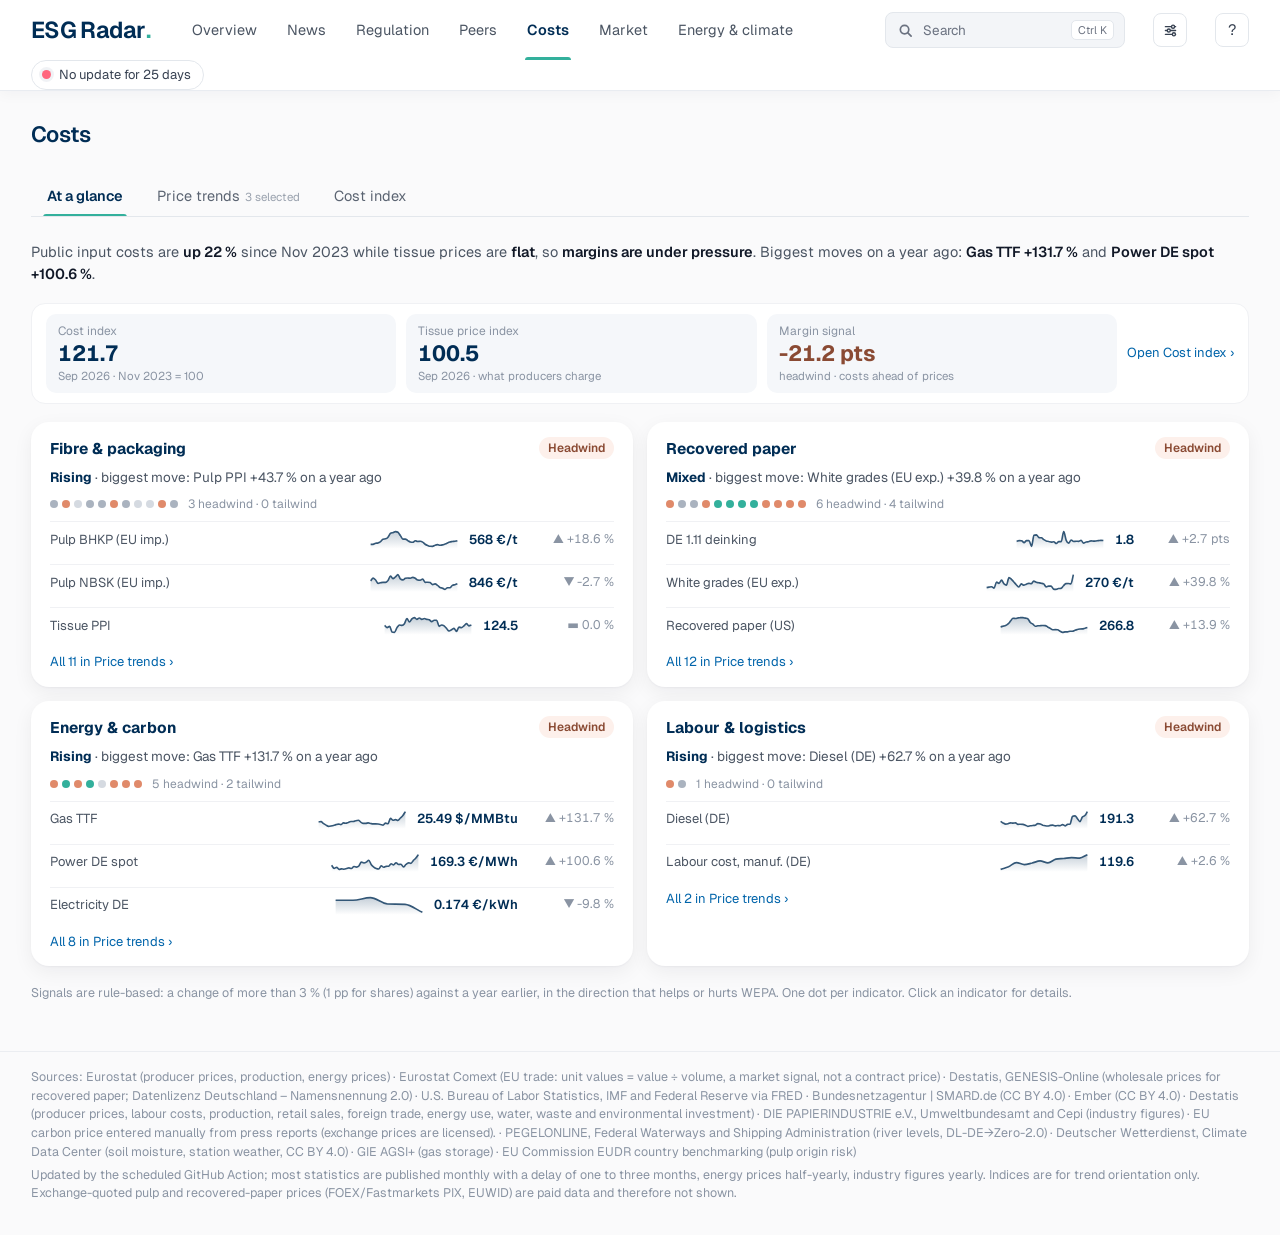
==== commit 6a15b3b7: "Add files via upload" ====
--- a/costs.html
+++ b/costs.html
@@ -2,19 +2,19 @@
 <html lang="en">
 <head>
 <meta charset="utf-8">
-<script src="assets/theme.js?v=20261110a"></script>
-<script src="assets/look.js?v=20261110a"></script>
+<script src="assets/theme.js?v=20261110d"></script>
+<script src="assets/look.js?v=20261110d"></script>
 <meta name="viewport" content="width=device-width, initial-scale=1">
 <title>Costs – ESG Radar</title>
 <link rel="icon" id="favicon" href="data:image/svg+xml,%3Csvg xmlns=%22http://www.w3.org/2000/svg%22 viewBox=%220 0 64 64%22%3E%3Crect width=%2264%22 height=%2264%22 rx=%2214%22 fill=%22%23002d55%22/%3E%3Cg fill=%22none%22 stroke-linecap=%22round%22 stroke-width=%226%22%3E%3Cpath d=%22M13 39a12 12 0 0 1 12 12%22 stroke=%22%2333b09c%22/%3E%3Cpath d=%22M13 26a25 25 0 0 1 25 25%22 stroke=%22%2396d2dc%22/%3E%3Cpath d=%22M13 13a38 38 0 0 1 38 38%22 stroke=%22%23fff%22/%3E%3C/g%3E%3Ccircle cx=%2213%22 cy=%2251%22 r=%224.5%22 fill=%22%23fff%22/%3E%3C/svg%3E">
 <link rel="preconnect" href="https://fonts.googleapis.com">
 <link rel="preconnect" href="https://fonts.gstatic.com" crossorigin>
 <link rel="stylesheet" href="https://fonts.googleapis.com/css2?family=Geist:wght@400..700&display=swap">
-<link rel="stylesheet" href="assets/side.css?v=20261110a">
-<link rel="stylesheet" href="assets/market.css?v=20261110a">
-<script src="assets/status.js?v=20261110a" defer></script>
-<link rel="stylesheet" href="assets/theme.css?v=20261110a">
-<script src="assets/colresize.js?v=20261110a" defer></script>
+<link rel="stylesheet" href="assets/side.css?v=20261110d">
+<link rel="stylesheet" href="assets/market.css?v=20261110d">
+<script src="assets/status.js?v=20261110d" defer></script>
+<link rel="stylesheet" href="assets/theme.css?v=20261110d">
+<script src="assets/colresize.js?v=20261110d" defer></script>
 </head>
 <body data-mpage="costs">
 <header>
@@ -59,11 +59,11 @@
   <div class="gd-head"><div><h3 id="gd-title"></h3><p id="gd-sub"></p></div><button type="button" class="gd-x" id="gd-x" aria-label="Close">×</button></div>
   <div class="gd-body" id="gd-body"></div>
 </dialog>
-<script src="assets/side.js?v=20261110a"></script>
-<script src="assets/carbon.js?v=20261110a"></script>
-<script src="assets/filters.js?v=20261110a"></script>
-<script src="assets/market.js?v=20261110a"></script>
-<script src="assets/search.js?v=20261110a" defer></script>
-<script src="assets/guide.js?v=20261110a" defer></script>
+<script src="assets/side.js?v=20261110d"></script>
+<script src="assets/carbon.js?v=20261110d"></script>
+<script src="assets/filters.js?v=20261110d"></script>
+<script src="assets/market.js?v=20261110d"></script>
+<script src="assets/search.js?v=20261110d" defer></script>
+<script src="assets/guide.js?v=20261110d" defer></script>
 </body>
 </html>
--- a/assets/market.css
+++ b/assets/market.css
@@ -457,3 +457,46 @@
 .gd-about.two { grid-template-columns: repeat(2, minmax(0, 1fr)); }
 @media (max-width: 760px) { .gd-about.two { grid-template-columns: 1fr; } }
 .wk-legend .wk-nm { display: inline-block; width: 16px; height: 2px; background: var(--d-002d55-text, #002d55); }
+
+/* ---- update 33 ---- */
+/* fact tiles that fill the row (Industry › Yearly) */
+.tiles.fill { grid-template-columns: repeat(auto-fit, minmax(240px, 1fr)); }
+/* tables that fit their content instead of stretching (Fibre) */
+.tw-x { overflow-x: auto; }
+.gd-yr.yr-t { width: auto; min-width: 0; }
+.gd-yr.yr-t td, .gd-yr.yr-t th { padding-right: 28px; }
+/* mix by year: one 100 % bar per year */
+.myr { display: flex; flex-direction: column; gap: 10px; }
+.myr-rows { display: flex; flex-direction: column; gap: 6px; }
+.myr-r { display: grid; grid-template-columns: 56px minmax(0, 1fr) auto; gap: 12px; align-items: center; }
+.myr-y { font-size: 12.5px; font-weight: 600; color: var(--ink-2); font-variant-numeric: tabular-nums; }
+.myr-t { font-size: 12px; color: var(--ink-3); font-variant-numeric: tabular-nums; min-width: 72px; text-align: right; }
+.myr-bar { height: 22px; border-radius: 6px; }
+.myr-bar i { font-style: normal; font-size: 11px; font-weight: 600; color: #fff; display: flex; align-items: center; justify-content: center; overflow: hidden; white-space: nowrap; font-variant-numeric: tabular-nums; }
+.myr-bar i.dk { color: var(--d-002d55-text, #002d55); }
+.mix-lg small { color: var(--ink-3); font-size: 11.5px; }
+@media (max-width: 600px) { .myr-r { grid-template-columns: 40px minmax(0, 1fr); } .myr-t { display: none; } .myr-bar i { font-size: 0; } }
+/* Trends › List view */
+.vsw { display: inline-flex; flex: none; background: var(--d-f3f5f8-bg, #f3f5f8); border: 1px solid var(--d-e5e7eb-border, #e5e7eb); border-radius: 8px; padding: 2px; height: 34px; }
+.vsw button { display: inline-flex; align-items: center; gap: 5px; border: 0; background: none; border-radius: 6px; padding: 0 9px; font: inherit; font-size: 13px; color: var(--ink-3); cursor: pointer; }
+.vsw button[aria-pressed="true"] { background: var(--d-fff-bg, #fff); color: var(--ink); font-weight: 600; box-shadow: 0 1px 2px rgba(0, 20, 50, .08); }
+.ilist { display: flex; flex-direction: column; background: var(--d-fff-bg, #fff); border: 1px solid var(--line); border-radius: 12px; padding: 2px 14px; min-width: 0; }
+.irow { display: grid; grid-template-columns: 20px minmax(0, 1fr) 190px 130px 92px 120px; gap: 14px; align-items: center; padding: 9px 0; border-top: 1px solid var(--line-2, var(--d-f0f1f4-border, #f0f1f4)); cursor: pointer; font-size: 13.5px; }
+.irow:first-child { border-top: 0; }
+.irow:hover .ir-n b { color: var(--d-0064aa-text, #0064aa); }
+.irow:focus-visible { outline: 2px solid var(--d-0064aa-text, #0064aa); outline-offset: 2px; border-radius: 6px; }
+.irow .pin { width: 20px; height: 20px; border-radius: 6px; border: 1.5px solid var(--d-d0d5dd-border, #d0d5dd); display: grid; place-items: center; font: inherit; font-size: 13px; line-height: 1; color: #fff; background: none; padding: 0; cursor: pointer; }
+.irow .pin.off { border-style: dashed; opacity: .4; cursor: default; }
+.irow.sel .pin { background: var(--sel); border-color: var(--sel); }
+.ir-n { min-width: 0; display: flex; flex-direction: column; }
+.ir-n b { font-weight: 600; color: var(--ink); overflow: hidden; text-overflow: ellipsis; white-space: nowrap; }
+.ir-n small, .ir-v small { font-size: 11.5px; color: var(--ink-3); overflow: hidden; text-overflow: ellipsis; white-space: nowrap; }
+.ir-v { min-width: 0; white-space: nowrap; overflow: hidden; text-overflow: ellipsis; }
+.ir-v b { font-weight: 600; color: var(--blue-900); font-variant-numeric: tabular-nums; }
+.ir-c { font-size: 12.5px; color: var(--ink-2); white-space: nowrap; font-variant-numeric: tabular-nums; }
+.ir-na { grid-column: 3 / -1; font-size: 12.5px; color: var(--ink-3); }
+.irow svg.spark { width: 120px; height: 28px; display: block; }
+@media (max-width: 900px) { .irow { grid-template-columns: 20px minmax(0, 1fr) auto; } .ir-n b { white-space: normal; } .ir-v { display: flex; flex-direction: column; align-items: flex-end; } .ir-v small { font-size: 11px; } .irow > .sig, .irow > svg.spark, .irow > span:empty, .irow .ir-c { display: none; } .ir-v { text-align: right; } }
+/* mills abroad */
+.w-t tr.w-grp td { background: none !important; padding: 14px 10px 4px; font-size: 11px; font-weight: 700; letter-spacing: .07em; text-transform: uppercase; color: var(--ink-3); border-bottom: 0; }
+.w-t .w-ch { font-size: 12px; color: var(--ink-2); white-space: nowrap; }
--- a/assets/theme.css
+++ b/assets/theme.css
@@ -610,3 +610,7 @@
 /* Market tabs without a side panel (Industry, Grid carbon intensity, Water): content uses the full width */
 main.layout.no-side { grid-template-columns: minmax(0, 1fr) !important; }
 main.layout.no-side > .side { display: none !important; }
+
+/* One hover for every card in the dashboard (overview, news, at-a-glance, indicator tiles) */
+.kpi, .tile, .card, .w, .panel.tc, .c-strip { transition: border-color .15s, box-shadow .15s; }
+:root .kpi:hover, :root .tile:hover, :root .card:hover, :root .ov-grid:not(.editing) > .w:hover, :root .panel.tc:hover, :root .c-strip:hover { border-color: var(--d-c9d6e3-border, #c9d6e3); box-shadow: 0 4px 16px rgba(0, 45, 85, .07); }
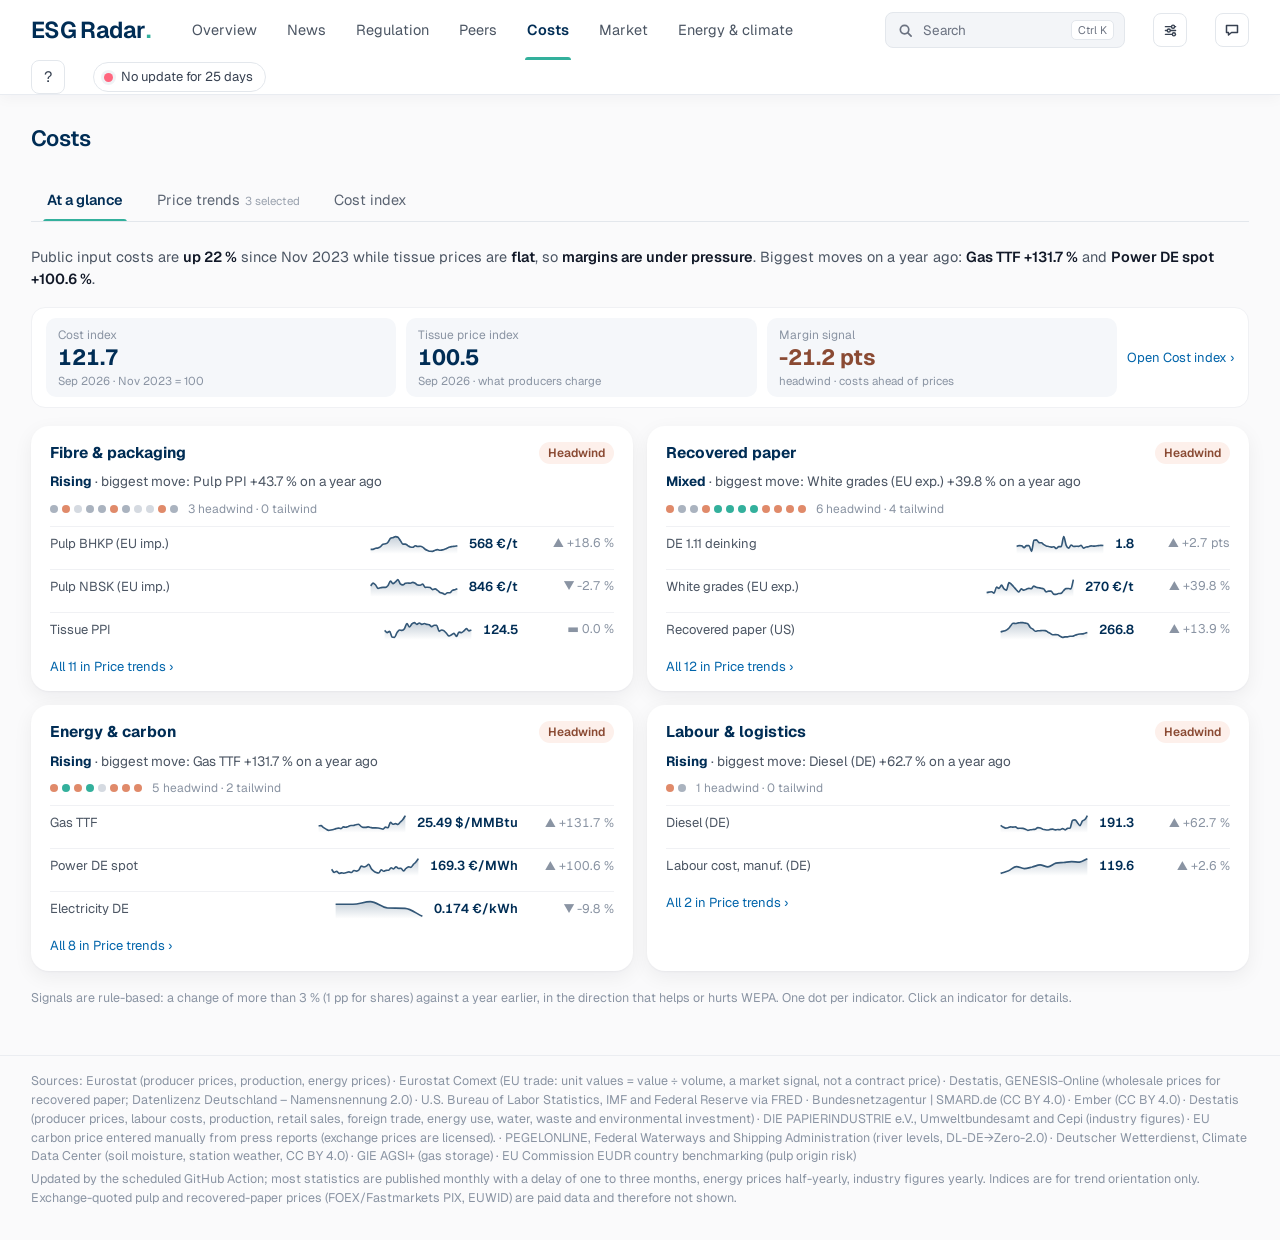
==== commit 6dca4504: "Add files via upload" ====
--- a/costs.html
+++ b/costs.html
@@ -2,19 +2,19 @@
 <html lang="en">
 <head>
 <meta charset="utf-8">
-<script src="assets/theme.js?v=20261110d"></script>
-<script src="assets/look.js?v=20261110d"></script>
+<script src="assets/theme.js?v=20261110f"></script>
+<script src="assets/look.js?v=20261110f"></script>
 <meta name="viewport" content="width=device-width, initial-scale=1">
 <title>Costs – ESG Radar</title>
 <link rel="icon" id="favicon" href="data:image/svg+xml,%3Csvg xmlns=%22http://www.w3.org/2000/svg%22 viewBox=%220 0 64 64%22%3E%3Crect width=%2264%22 height=%2264%22 rx=%2214%22 fill=%22%23002d55%22/%3E%3Cg fill=%22none%22 stroke-linecap=%22round%22 stroke-width=%226%22%3E%3Cpath d=%22M13 39a12 12 0 0 1 12 12%22 stroke=%22%2333b09c%22/%3E%3Cpath d=%22M13 26a25 25 0 0 1 25 25%22 stroke=%22%2396d2dc%22/%3E%3Cpath d=%22M13 13a38 38 0 0 1 38 38%22 stroke=%22%23fff%22/%3E%3C/g%3E%3Ccircle cx=%2213%22 cy=%2251%22 r=%224.5%22 fill=%22%23fff%22/%3E%3C/svg%3E">
 <link rel="preconnect" href="https://fonts.googleapis.com">
 <link rel="preconnect" href="https://fonts.gstatic.com" crossorigin>
 <link rel="stylesheet" href="https://fonts.googleapis.com/css2?family=Geist:wght@400..700&display=swap">
-<link rel="stylesheet" href="assets/side.css?v=20261110d">
-<link rel="stylesheet" href="assets/market.css?v=20261110d">
-<script src="assets/status.js?v=20261110d" defer></script>
-<link rel="stylesheet" href="assets/theme.css?v=20261110d">
-<script src="assets/colresize.js?v=20261110d" defer></script>
+<link rel="stylesheet" href="assets/side.css?v=20261110f">
+<link rel="stylesheet" href="assets/market.css?v=20261110f">
+<script src="assets/status.js?v=20261110f" defer></script>
+<link rel="stylesheet" href="assets/theme.css?v=20261110f">
+<script src="assets/colresize.js?v=20261110f" defer></script>
 </head>
 <body data-mpage="costs">
 <header>
@@ -59,11 +59,12 @@
   <div class="gd-head"><div><h3 id="gd-title"></h3><p id="gd-sub"></p></div><button type="button" class="gd-x" id="gd-x" aria-label="Close">×</button></div>
   <div class="gd-body" id="gd-body"></div>
 </dialog>
-<script src="assets/side.js?v=20261110d"></script>
-<script src="assets/carbon.js?v=20261110d"></script>
-<script src="assets/filters.js?v=20261110d"></script>
-<script src="assets/market.js?v=20261110d"></script>
-<script src="assets/search.js?v=20261110d" defer></script>
-<script src="assets/guide.js?v=20261110d" defer></script>
+<script src="assets/side.js?v=20261110f"></script>
+<script src="assets/carbon.js?v=20261110f"></script>
+<script src="assets/filters.js?v=20261110f"></script>
+<script src="assets/market.js?v=20261110f"></script>
+<script src="assets/search.js?v=20261110f" defer></script>
+<script src="assets/guide.js?v=20261110f" defer></script>
+<script src="assets/feedback.js?v=20261110f" defer></script>
 </body>
 </html>
--- a/assets/market.css
+++ b/assets/market.css
@@ -500,3 +500,16 @@
 /* mills abroad */
 .w-t tr.w-grp td { background: none !important; padding: 14px 10px 4px; font-size: 11px; font-weight: 700; letter-spacing: .07em; text-transform: uppercase; color: var(--ink-3); border-bottom: 0; }
 .w-t .w-ch { font-size: 12px; color: var(--ink-2); white-space: nowrap; }
+
+/* power mix: years open to months */
+.myr-tg { all: unset; cursor: pointer; font-size: 12.5px; font-weight: 600; color: var(--d-0064aa-text, #0064aa); font-variant-numeric: tabular-nums; display: inline-flex; align-items: center; gap: 4px; }
+.myr-tg::after { content: ""; width: 6px; height: 6px; border-right: 1.5px solid currentColor; border-bottom: 1.5px solid currentColor; transform: rotate(-45deg); transition: transform .15s; margin-left: 2px; }
+.myr-tg[aria-expanded="true"]::after { transform: rotate(45deg); margin-top: -3px; }
+.myr-tg:hover { text-decoration: underline; text-underline-offset: 2px; }
+.myr-tg:focus-visible { outline: 2px solid var(--d-0064aa-text, #0064aa); outline-offset: 2px; border-radius: 4px; }
+.myr-months { display: flex; flex-direction: column; gap: 4px; padding: 4px 0 8px; margin-left: 10px; padding-left: 10px; border-left: 1px solid var(--line-2, #eef0f3); }
+.myr-m .myr-y { font-weight: 400; color: var(--ink-3); font-size: 12px; }
+.myr-m .myr-bar { height: 16px; }
+.myr-m .myr-bar i { font-size: 10px; }
+.myr-months .myr-r { grid-template-columns: 46px minmax(0, 1fr); }
+.myr-months[hidden] { display: none; }
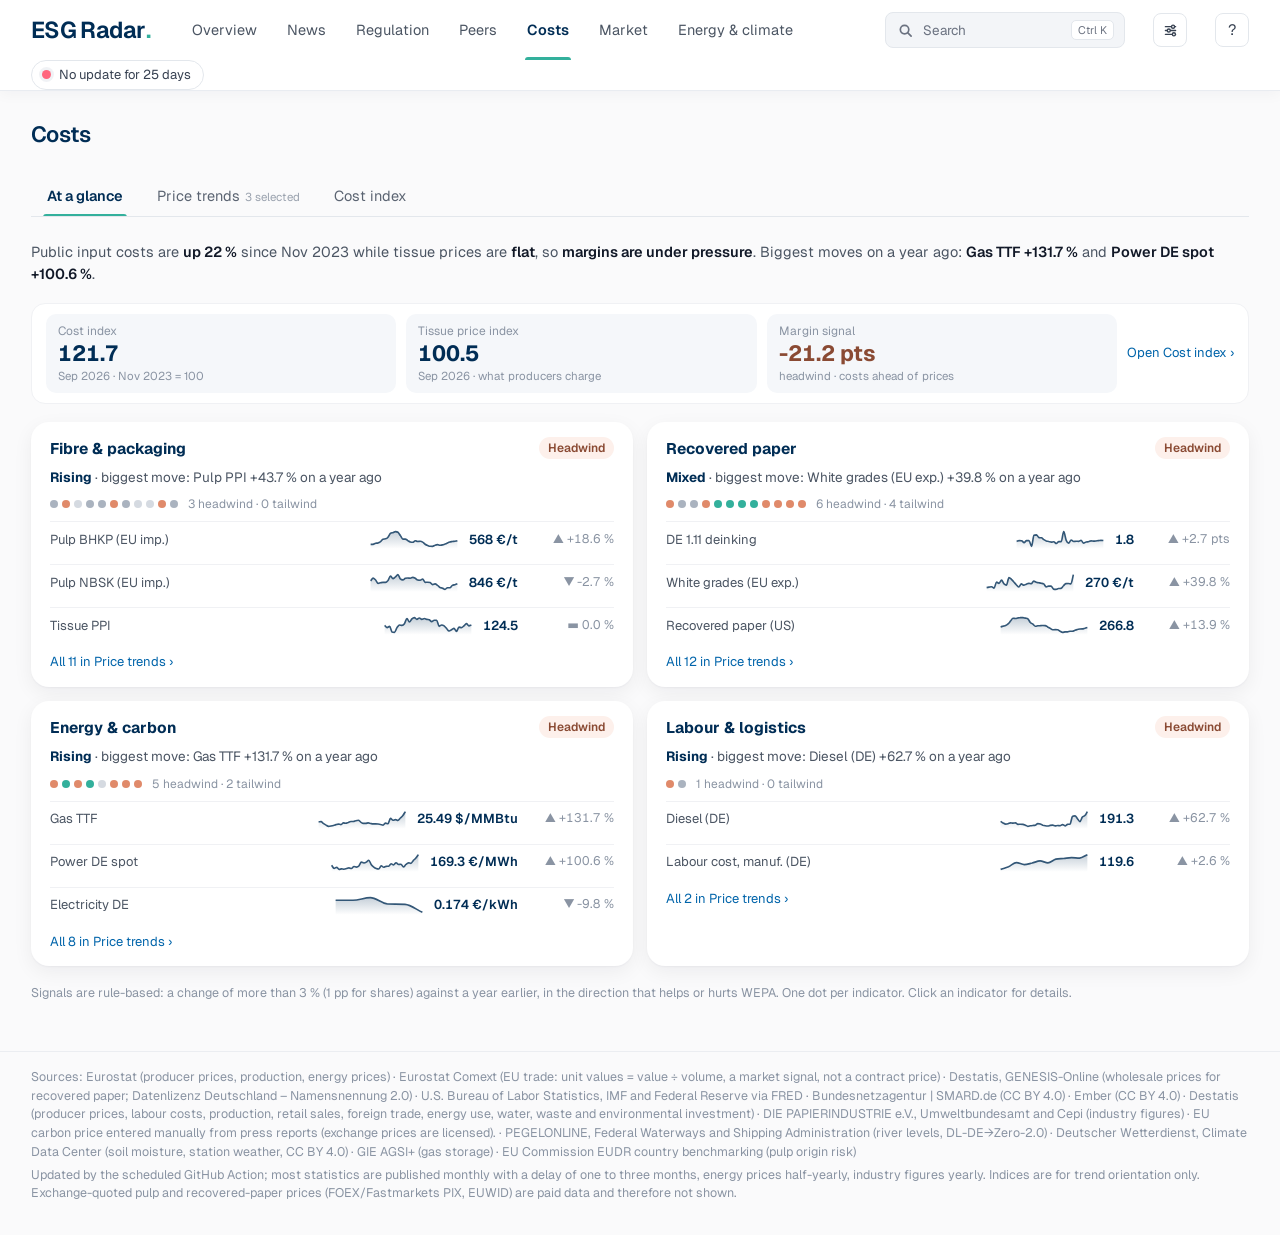
==== commit 6b050449: "Add files via upload" ====
--- a/costs.html
+++ b/costs.html
@@ -2,19 +2,19 @@
 <html lang="en">
 <head>
 <meta charset="utf-8">
-<script src="assets/theme.js?v=20261110f"></script>
-<script src="assets/look.js?v=20261110f"></script>
+<script src="assets/theme.js?v=20261110g"></script>
+<script src="assets/look.js?v=20261110g"></script>
 <meta name="viewport" content="width=device-width, initial-scale=1">
 <title>Costs – ESG Radar</title>
 <link rel="icon" id="favicon" href="data:image/svg+xml,%3Csvg xmlns=%22http://www.w3.org/2000/svg%22 viewBox=%220 0 64 64%22%3E%3Crect width=%2264%22 height=%2264%22 rx=%2214%22 fill=%22%23002d55%22/%3E%3Cg fill=%22none%22 stroke-linecap=%22round%22 stroke-width=%226%22%3E%3Cpath d=%22M13 39a12 12 0 0 1 12 12%22 stroke=%22%2333b09c%22/%3E%3Cpath d=%22M13 26a25 25 0 0 1 25 25%22 stroke=%22%2396d2dc%22/%3E%3Cpath d=%22M13 13a38 38 0 0 1 38 38%22 stroke=%22%23fff%22/%3E%3C/g%3E%3Ccircle cx=%2213%22 cy=%2251%22 r=%224.5%22 fill=%22%23fff%22/%3E%3C/svg%3E">
 <link rel="preconnect" href="https://fonts.googleapis.com">
 <link rel="preconnect" href="https://fonts.gstatic.com" crossorigin>
 <link rel="stylesheet" href="https://fonts.googleapis.com/css2?family=Geist:wght@400..700&display=swap">
-<link rel="stylesheet" href="assets/side.css?v=20261110f">
-<link rel="stylesheet" href="assets/market.css?v=20261110f">
-<script src="assets/status.js?v=20261110f" defer></script>
-<link rel="stylesheet" href="assets/theme.css?v=20261110f">
-<script src="assets/colresize.js?v=20261110f" defer></script>
+<link rel="stylesheet" href="assets/side.css?v=20261110g">
+<link rel="stylesheet" href="assets/market.css?v=20261110g">
+<script src="assets/status.js?v=20261110g" defer></script>
+<link rel="stylesheet" href="assets/theme.css?v=20261110g">
+<script src="assets/colresize.js?v=20261110g" defer></script>
 </head>
 <body data-mpage="costs">
 <header>
@@ -59,12 +59,11 @@
   <div class="gd-head"><div><h3 id="gd-title"></h3><p id="gd-sub"></p></div><button type="button" class="gd-x" id="gd-x" aria-label="Close">×</button></div>
   <div class="gd-body" id="gd-body"></div>
 </dialog>
-<script src="assets/side.js?v=20261110f"></script>
-<script src="assets/carbon.js?v=20261110f"></script>
-<script src="assets/filters.js?v=20261110f"></script>
-<script src="assets/market.js?v=20261110f"></script>
-<script src="assets/search.js?v=20261110f" defer></script>
-<script src="assets/guide.js?v=20261110f" defer></script>
-<script src="assets/feedback.js?v=20261110f" defer></script>
+<script src="assets/side.js?v=20261110g"></script>
+<script src="assets/carbon.js?v=20261110g"></script>
+<script src="assets/filters.js?v=20261110g"></script>
+<script src="assets/market.js?v=20261110g"></script>
+<script src="assets/search.js?v=20261110g" defer></script>
+<script src="assets/guide.js?v=20261110g" defer></script>
 </body>
 </html>
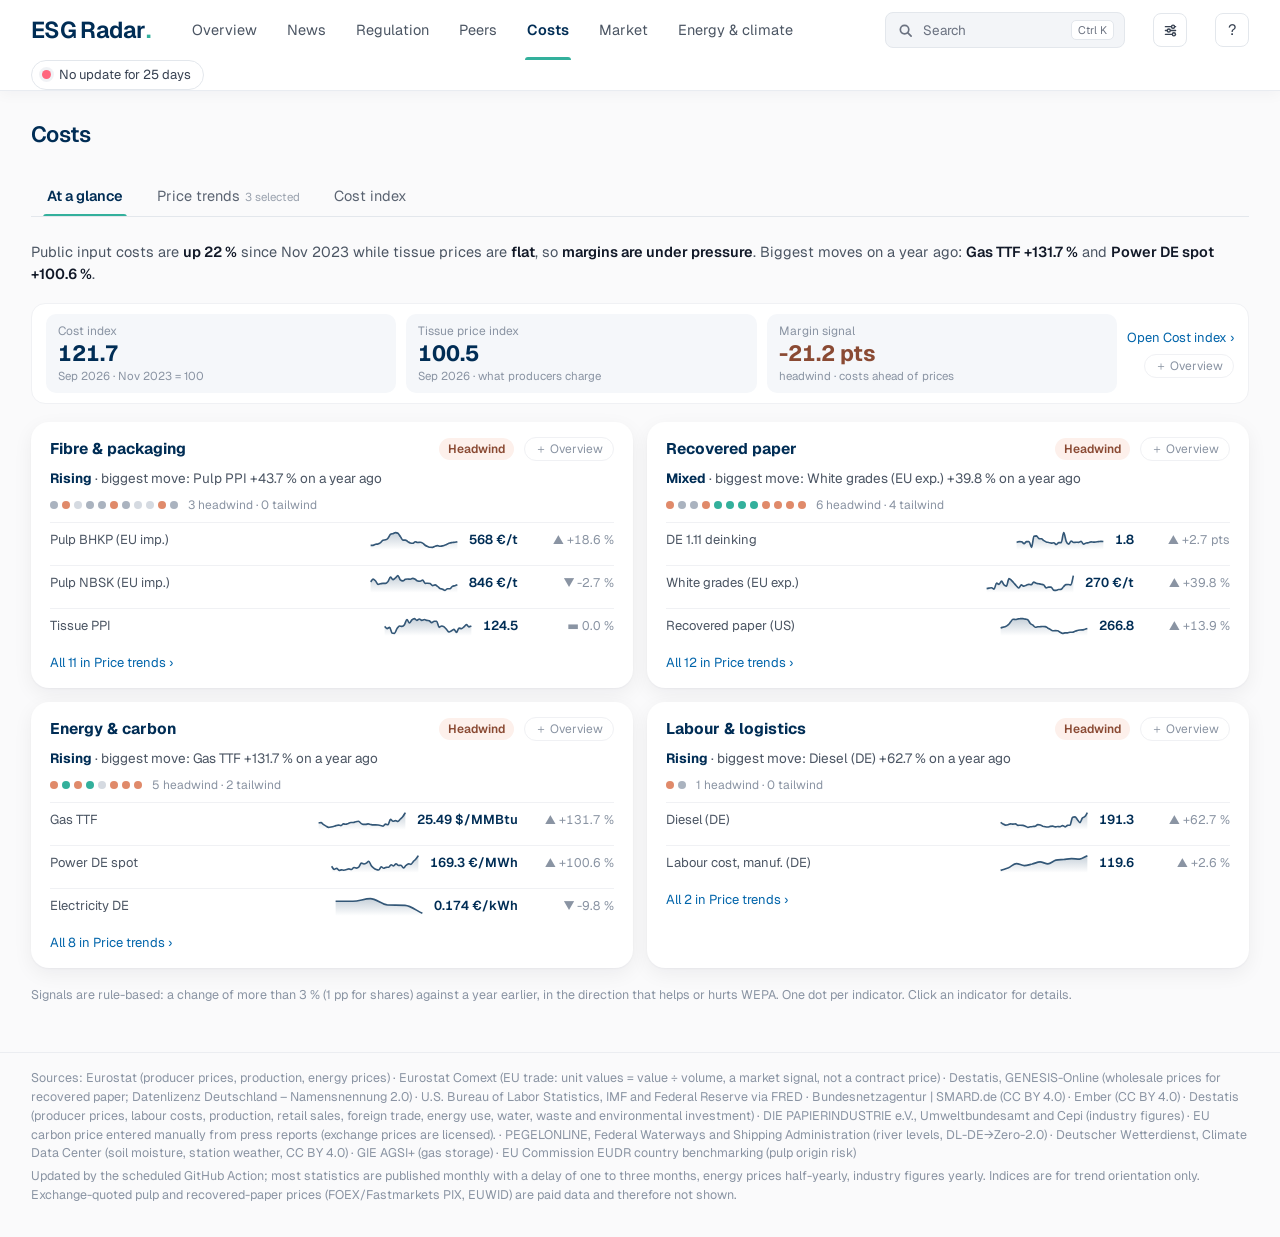
==== commit 76b78213: "Add files via upload" ====
--- a/costs.html
+++ b/costs.html
@@ -2,19 +2,19 @@
 <html lang="en">
 <head>
 <meta charset="utf-8">
-<script src="assets/theme.js?v=20261110g"></script>
-<script src="assets/look.js?v=20261110g"></script>
+<script src="assets/theme.js?v=20261110h"></script>
+<script src="assets/look.js?v=20261110h"></script>
 <meta name="viewport" content="width=device-width, initial-scale=1">
 <title>Costs – ESG Radar</title>
 <link rel="icon" id="favicon" href="data:image/svg+xml,%3Csvg xmlns=%22http://www.w3.org/2000/svg%22 viewBox=%220 0 64 64%22%3E%3Crect width=%2264%22 height=%2264%22 rx=%2214%22 fill=%22%23002d55%22/%3E%3Cg fill=%22none%22 stroke-linecap=%22round%22 stroke-width=%226%22%3E%3Cpath d=%22M13 39a12 12 0 0 1 12 12%22 stroke=%22%2333b09c%22/%3E%3Cpath d=%22M13 26a25 25 0 0 1 25 25%22 stroke=%22%2396d2dc%22/%3E%3Cpath d=%22M13 13a38 38 0 0 1 38 38%22 stroke=%22%23fff%22/%3E%3C/g%3E%3Ccircle cx=%2213%22 cy=%2251%22 r=%224.5%22 fill=%22%23fff%22/%3E%3C/svg%3E">
 <link rel="preconnect" href="https://fonts.googleapis.com">
 <link rel="preconnect" href="https://fonts.gstatic.com" crossorigin>
 <link rel="stylesheet" href="https://fonts.googleapis.com/css2?family=Geist:wght@400..700&display=swap">
-<link rel="stylesheet" href="assets/side.css?v=20261110g">
-<link rel="stylesheet" href="assets/market.css?v=20261110g">
-<script src="assets/status.js?v=20261110g" defer></script>
-<link rel="stylesheet" href="assets/theme.css?v=20261110g">
-<script src="assets/colresize.js?v=20261110g" defer></script>
+<link rel="stylesheet" href="assets/side.css?v=20261110h">
+<link rel="stylesheet" href="assets/market.css?v=20261110h">
+<script src="assets/status.js?v=20261110h" defer></script>
+<link rel="stylesheet" href="assets/theme.css?v=20261110h">
+<script src="assets/colresize.js?v=20261110h" defer></script>
 </head>
 <body data-mpage="costs">
 <header>
@@ -59,11 +59,11 @@
   <div class="gd-head"><div><h3 id="gd-title"></h3><p id="gd-sub"></p></div><button type="button" class="gd-x" id="gd-x" aria-label="Close">×</button></div>
   <div class="gd-body" id="gd-body"></div>
 </dialog>
-<script src="assets/side.js?v=20261110g"></script>
-<script src="assets/carbon.js?v=20261110g"></script>
-<script src="assets/filters.js?v=20261110g"></script>
-<script src="assets/market.js?v=20261110g"></script>
-<script src="assets/search.js?v=20261110g" defer></script>
-<script src="assets/guide.js?v=20261110g" defer></script>
+<script src="assets/side.js?v=20261110h"></script>
+<script src="assets/carbon.js?v=20261110h"></script>
+<script src="assets/filters.js?v=20261110h"></script>
+<script src="assets/market.js?v=20261110h"></script>
+<script src="assets/search.js?v=20261110h" defer></script>
+<script src="assets/guide.js?v=20261110h" defer></script>
 </body>
 </html>
--- a/assets/market.css
+++ b/assets/market.css
@@ -513,3 +513,11 @@
 .myr-m .myr-bar i { font-size: 10px; }
 .myr-months .myr-r { grid-template-columns: 46px minmax(0, 1fr); }
 .myr-months[hidden] { display: none; }
+/* At a glance → Overview pin */
+.tc-h { flex-wrap: wrap; }
+.tc-h h3 { flex: 1 1 auto; min-width: 0; }
+.gl-pin { flex: none; border: 1px solid var(--line-2); background: var(--d-fff-bg, #fff); border-radius: 999px; padding: 2px 10px; font: inherit; font-size: 12px; color: var(--ink-3); cursor: pointer; white-space: nowrap; }
+.gl-pin:hover { color: var(--d-0064aa-text, #0064aa); border-color: #c9d6e3; }
+.gl-pin.on { color: var(--d-0064aa-text, #0064aa); background: var(--d-eef5fb-bg, #eef5fb); border-color: transparent; }
+.tc-act { display: flex; flex-direction: column; align-items: flex-end; gap: 6px; }
+@media (max-width: 720px) { .tc-act { grid-column: 1 / -1; flex-direction: row; justify-content: space-between; align-items: center; } }
